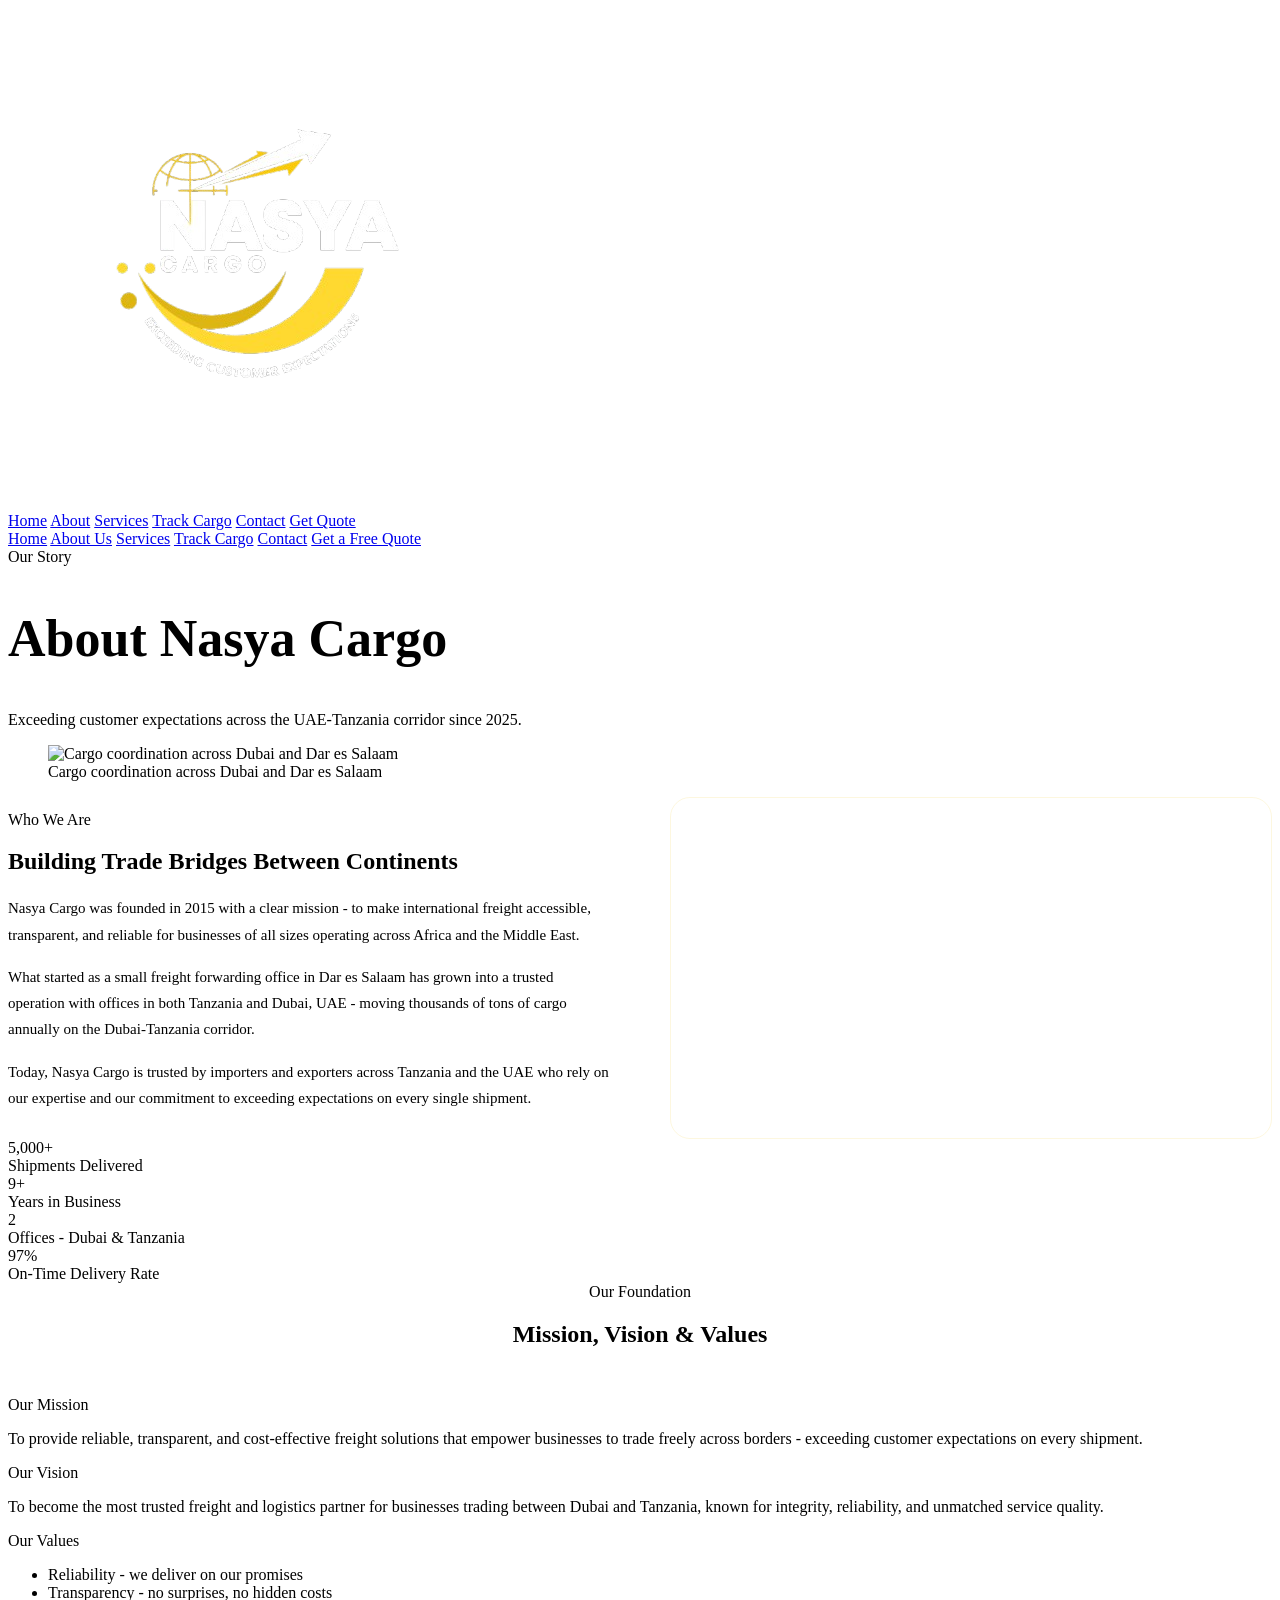
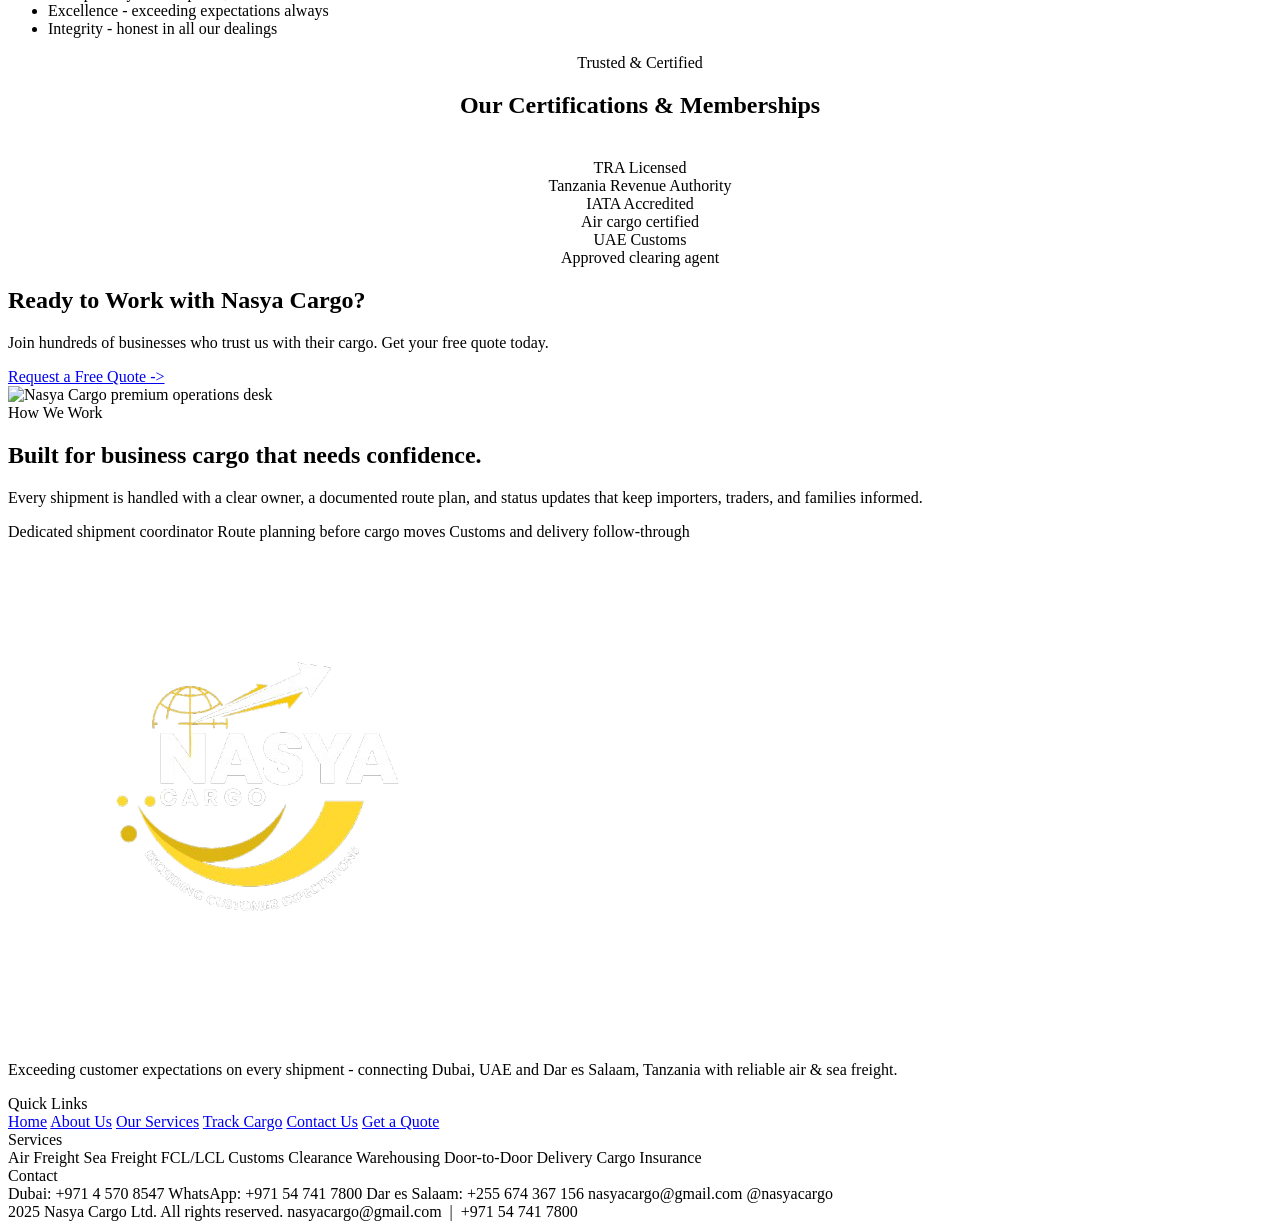
==== about.html @ 3d4fa60d "Add about.html" ====
<!DOCTYPE html>
<html lang="en">
<head>
  <meta charset="UTF-8">
  <meta name="viewport" content="width=device-width, initial-scale=1.0">
  <title>About Us | Nasya Cargo</title>
  <meta name="description" content="Learn about Nasya Cargo - our story, mission, team, and offices across Dubai, UAE, and Tanzania.">
  <link rel="stylesheet" href="css/style.css">
  <link rel="preconnect" href="https://fonts.googleapis.com">
  <link rel="preconnect" href="https://fonts.gstatic.com" crossorigin>
</head>
<body>
<!-- ═══ NAVBAR ═══ -->
<nav class="navbar" id="navbar">
  <a href="index.html" class="nav-logo">
    <img src="[data-uri]" alt="Nasya Cargo">
  </a>
  <div class="nav-links">
    <a href="index.html"   class="nav-link">Home</a>
    <a href="about.html"   class="nav-link">About</a>
    <a href="services.html"class="nav-link">Services</a>
    <a href="track.html"   class="nav-link">Track Cargo</a>
    <a href="contact.html" class="nav-link">Contact</a>
    <a href="quote.html"   class="nav-cta nav-link">Get Quote</a>
  </div>
  <div class="hamburger" id="hamburger" onclick="toggleMenu()">
    <span></span><span></span><span></span>
  </div>
</nav>

<!-- Mobile Menu -->
<div class="mobile-menu" id="mobileMenu">
  <a href="index.html"    class="mobile-link"> Home</a>
  <a href="about.html"    class="mobile-link"> About Us</a>
  <a href="services.html" class="mobile-link"> Services</a>
  <a href="track.html"    class="mobile-link"> Track Cargo</a>
  <a href="contact.html"  class="mobile-link"> Contact</a>
  <a href="quote.html"    class="mobile-link cta"> Get a Free Quote</a>
</div>

<div class="page-top">
  <!-- Hero -->
  <section class="section section--dark page-hero-section">
    <div class="container page-hero-split">
      <div class="page-hero-copy">
        <div class="label label--gold">Our Story</div>
        <h1 class="section-title section-title--white reveal" style="font-size:clamp(32px,5vw,52px);max-width:680px;">About Nasya Cargo</h1>
        <p class="section-sub section-sub--white reveal">Exceeding customer expectations across the UAE-Tanzania corridor since 2025.</p>
      </div>
        <figure class="page-hero-media page-hero-media--about reveal">
          <img src="https://images.unsplash.com/photo-1494412685616-a5d310fbb07d?auto=format&fit=crop&w=1600&q=80" alt="Cargo coordination across Dubai and Dar es Salaam">
          <figcaption>Cargo coordination across Dubai and Dar es Salaam</figcaption>
        </figure>
    </div>
  </section>

  <!-- Who We Are -->
  <section class="section">
    <div class="container">
      <div style="display:grid;grid-template-columns:1fr 1fr;gap:60px;align-items:center;">
        <div>
          <div class="label">Who We Are</div>
          <h2 class="section-title reveal">Building Trade Bridges Between Continents</h2>
          <p style="font-size:15px;color:var(--gray-600);line-height:1.75;margin-bottom:16px;">Nasya Cargo was founded in 2015 with a clear mission - to make international freight accessible, transparent, and reliable for businesses of all sizes operating across Africa and the Middle East.</p>
          <p style="font-size:15px;color:var(--gray-600);line-height:1.75;margin-bottom:16px;">What started as a small freight forwarding office in Dar es Salaam has grown into a trusted operation with offices in both Tanzania and Dubai, UAE - moving thousands of tons of cargo annually on the Dubai-Tanzania corridor.</p>
          <p style="font-size:15px;color:var(--gray-600);line-height:1.75;">Today, Nasya Cargo is trusted by importers and exporters across Tanzania and the UAE who rely on our expertise and our commitment to exceeding expectations on every single shipment.</p>
        </div>
        <div style="background:linear-gradient(135deg,var(--black),#1c1c1c);border-radius:20px;height:340px;display:flex;align-items:center;justify-content:center;font-size:90px;border:1px solid rgba(240,200,40,0.15);"></div>
      </div>
    </div>
  </section>

  <!-- Stats -->
  <section class="section section--dark">
    <div class="container">
      <div class="stats-grid">
        <div class="stat-card reveal"><div class="stat-val">5,000+</div><div class="stat-label">Shipments Delivered</div></div>
        <div class="stat-card reveal"><div class="stat-val">9+</div><div class="stat-label">Years in Business</div></div>
        <div class="stat-card reveal"><div class="stat-val">2</div><div class="stat-label">Offices - Dubai &amp; Tanzania</div></div>
        <div class="stat-card reveal"><div class="stat-val">97%</div><div class="stat-label">On-Time Delivery Rate</div></div>
      </div>
    </div>
  </section>

  <!-- Mission Vision Values -->
  <section class="section section--gray">
    <div class="container">
      <div style="text-align:center;margin-bottom:48px;">
        <div class="label">Our Foundation</div>
        <h2 class="section-title reveal" style="text-align:center;">Mission, Vision &amp; Values</h2>
      </div>
      <div class="mvp-grid">
        <div class="mvp-card reveal">
          <div class="mvp-icon"></div>
          <div class="mvp-title">Our Mission</div>
          <p class="mvp-text">To provide reliable, transparent, and cost-effective freight solutions that empower businesses to trade freely across borders - exceeding customer expectations on every shipment.</p>
        </div>
        <div class="mvp-card reveal">
          <div class="mvp-icon"></div>
          <div class="mvp-title">Our Vision</div>
          <p class="mvp-text">To become the most trusted freight and logistics partner for businesses trading between Dubai and Tanzania, known for integrity, reliability, and unmatched service quality.</p>
        </div>
        <div class="mvp-card reveal">
          <div class="mvp-icon"></div>
          <div class="mvp-title">Our Values</div>
          <ul class="mvp-list">
            <li>Reliability - we deliver on our promises</li>
            <li>Transparency - no surprises, no hidden costs</li>
            <li>Excellence - exceeding expectations always</li>
            <li>Integrity - honest in all our dealings</li>
          </ul>
        </div>
      </div>
    </div>
  </section>

  <!-- Certifications -->
  <section class="section section--dark">
    <div class="container" style="text-align:center;">
      <div class="label label--white">Trusted &amp; Certified</div>
      <h2 class="section-title section-title--white reveal" style="text-align:center;margin-bottom:40px;">Our Certifications &amp; Memberships</h2>
      <div class="cert-grid">
        <div class="cert-badge reveal"><div class="cert-name"> TRA Licensed</div><div class="cert-sub">Tanzania Revenue Authority</div></div>
        <div class="cert-badge reveal"><div class="cert-name"> IATA Accredited</div><div class="cert-sub">Air cargo certified</div></div>
        <div class="cert-badge reveal"><div class="cert-name"> UAE Customs</div><div class="cert-sub">Approved clearing agent</div></div>
      </div>
    </div>
  </section>

  <!-- CTA -->
  <section class="cta-section">
    <div class="container">
      <h2 class="cta-title">Ready to Work with Nasya Cargo?</h2>
      <p class="cta-sub">Join hundreds of businesses who trust us with their cargo. Get your free quote today.</p>
      <a href="quote.html" class="btn btn-dark btn-lg">Request a Free Quote -></a>
    </div>
  </section>
</div>

<!-- ═══ FOOTER ═══ -->
<section class="section premium-section">
  <div class="container">
    <div class="premium-split reveal">
      <div class="premium-media">
        <img src="https://images.unsplash.com/photo-1494412685616-a5d310fbb07d?auto=format&fit=crop&w=1600&q=80" alt="Nasya Cargo premium operations desk">
      </div>
      <div class="premium-copy">
        <div class="label label--gold">How We Work</div>
        <h2 class="section-title section-title--white">Built for business cargo that needs confidence.</h2>
        <p class="premium-lead">Every shipment is handled with a clear owner, a documented route plan, and status updates that keep importers, traders, and families informed.</p>
        <div class="premium-list">
          <span>Dedicated shipment coordinator</span>
          <span>Route planning before cargo moves</span>
          <span>Customs and delivery follow-through</span>
        </div>
      </div>
    </div>
  </div>
</section>

<footer class="footer">
  <div class="container">
    <div class="footer-grid">
      <div>
        <div class="footer-logo">
          <img src="[data-uri]" alt="Nasya Cargo">
        </div>
        <p class="footer-desc">Exceeding customer expectations on every shipment - connecting Dubai, UAE and Dar es Salaam, Tanzania with reliable air &amp; sea freight.</p>
        <div class="footer-socials">
          <a href="https://wa.me/971547417800" target="_blank" class="social-btn" title="WhatsApp"></a>
          <a href="mailto:nasyacargo@gmail.com" class="social-btn" title="Email"></a>
          <a href="tel:+971547417800" class="social-btn" title="Call"></a>
          <a href="https://instagram.com/nasyacargo" target="_blank" class="social-btn" title="Instagram"></a>
        </div>
      </div>
      <div>
        <div class="footer-col-title">Quick Links</div>
        <a href="index.html"    class="footer-link">Home</a>
        <a href="about.html"    class="footer-link">About Us</a>
        <a href="services.html" class="footer-link">Our Services</a>
        <a href="track.html"    class="footer-link">Track Cargo</a>
        <a href="contact.html"  class="footer-link">Contact Us</a>
        <a href="quote.html"    class="footer-link">Get a Quote</a>
      </div>
      <div>
        <div class="footer-col-title">Services</div>
        <span class="footer-link">Air Freight</span>
        <span class="footer-link">Sea Freight FCL/LCL</span>
        <span class="footer-link">Customs Clearance</span>
        <span class="footer-link">Warehousing</span>
        <span class="footer-link">Door-to-Door Delivery</span>
        <span class="footer-link">Cargo Insurance</span>
      </div>
      <div>
        <div class="footer-col-title">Contact</div>
        <span class="footer-link"> Dubai: +971 4 570 8547</span>
        <span class="footer-link"> WhatsApp: +971 54 741 7800</span>
        <span class="footer-link"> Dar es Salaam: +255 674 367 156</span>
        <span class="footer-link"> nasyacargo@gmail.com</span>
        <span class="footer-link"> @nasyacargo</span>
      </div>
    </div>
    <div class="footer-bottom">
      <span> 2025 Nasya Cargo Ltd. All rights reserved.</span>
      <span>nasyacargo@gmail.com &nbsp;|&nbsp; +971 54 741 7800</span>
    </div>
  </div>
</footer>

<!-- Notification Toast -->
<div id="notif" class="notif"></div>

<!-- Scripts -->
<script src="js/script.js"></script>
</body>
</html>
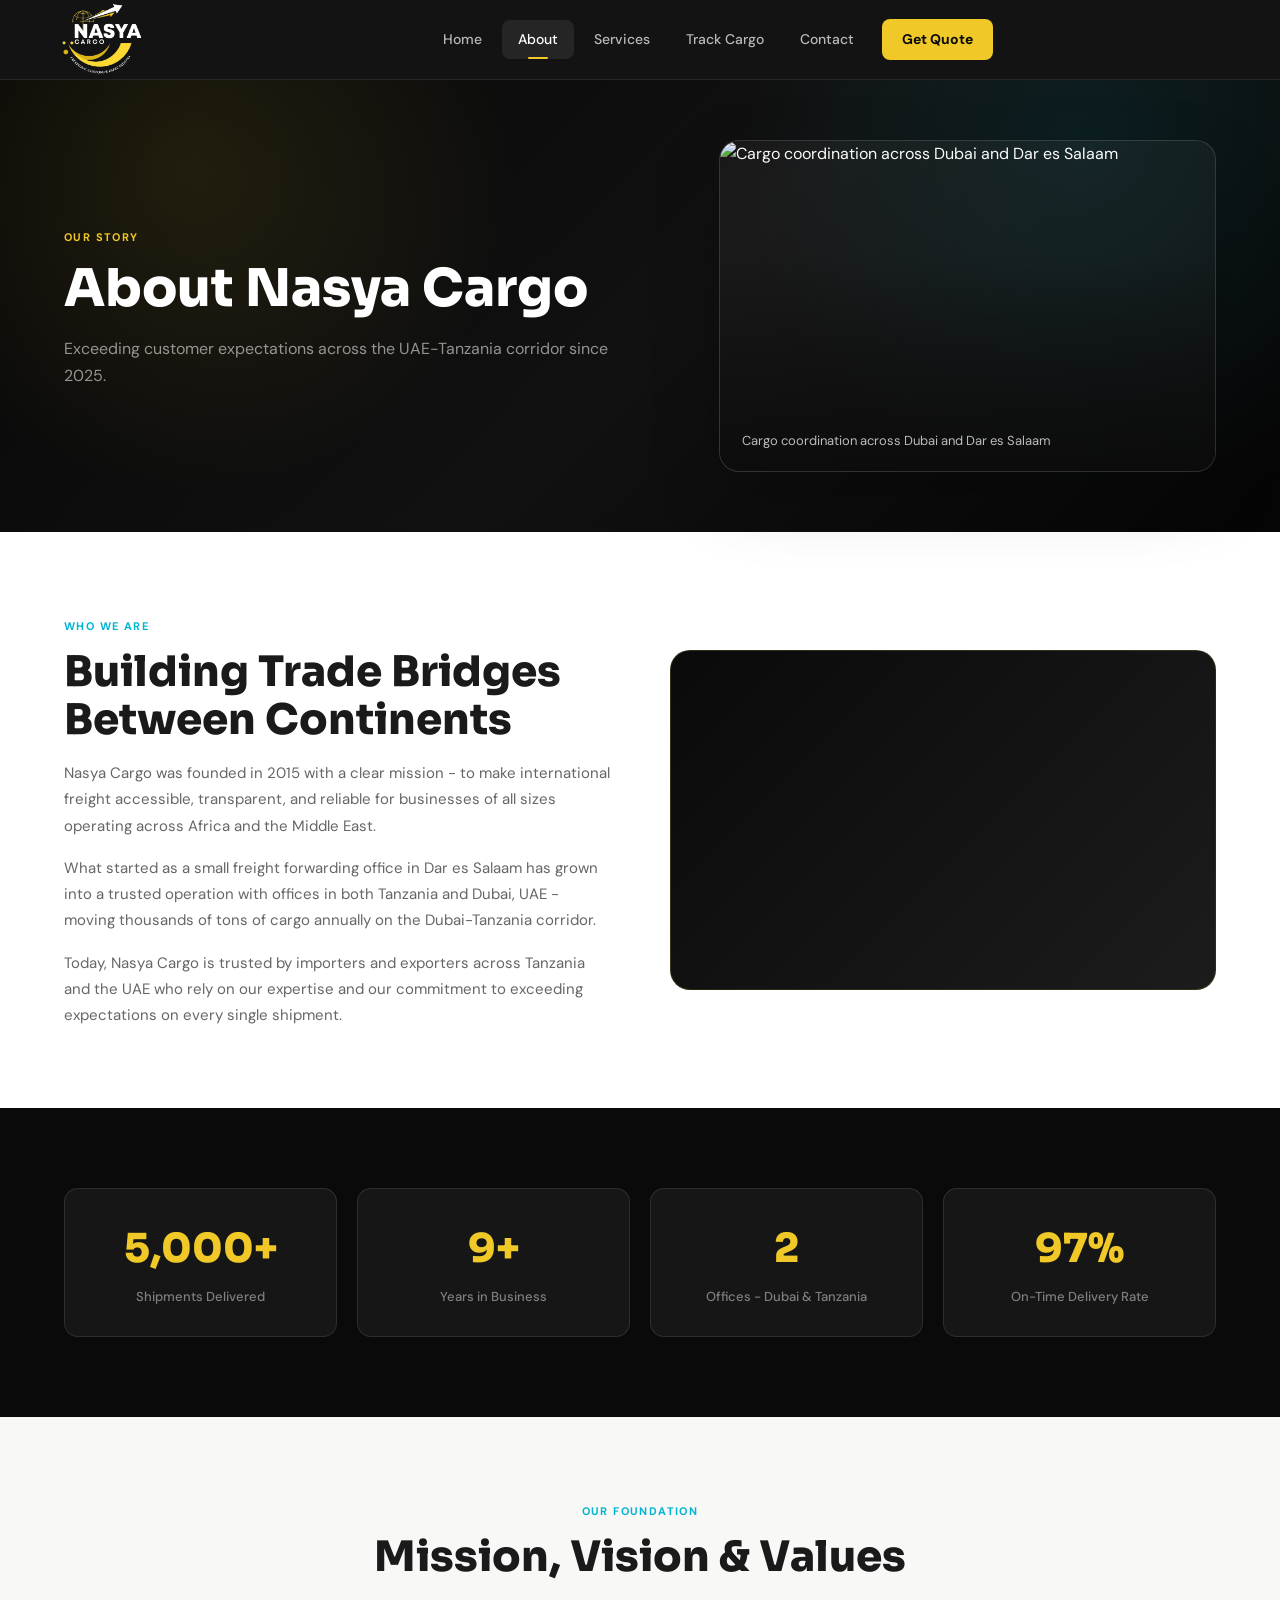
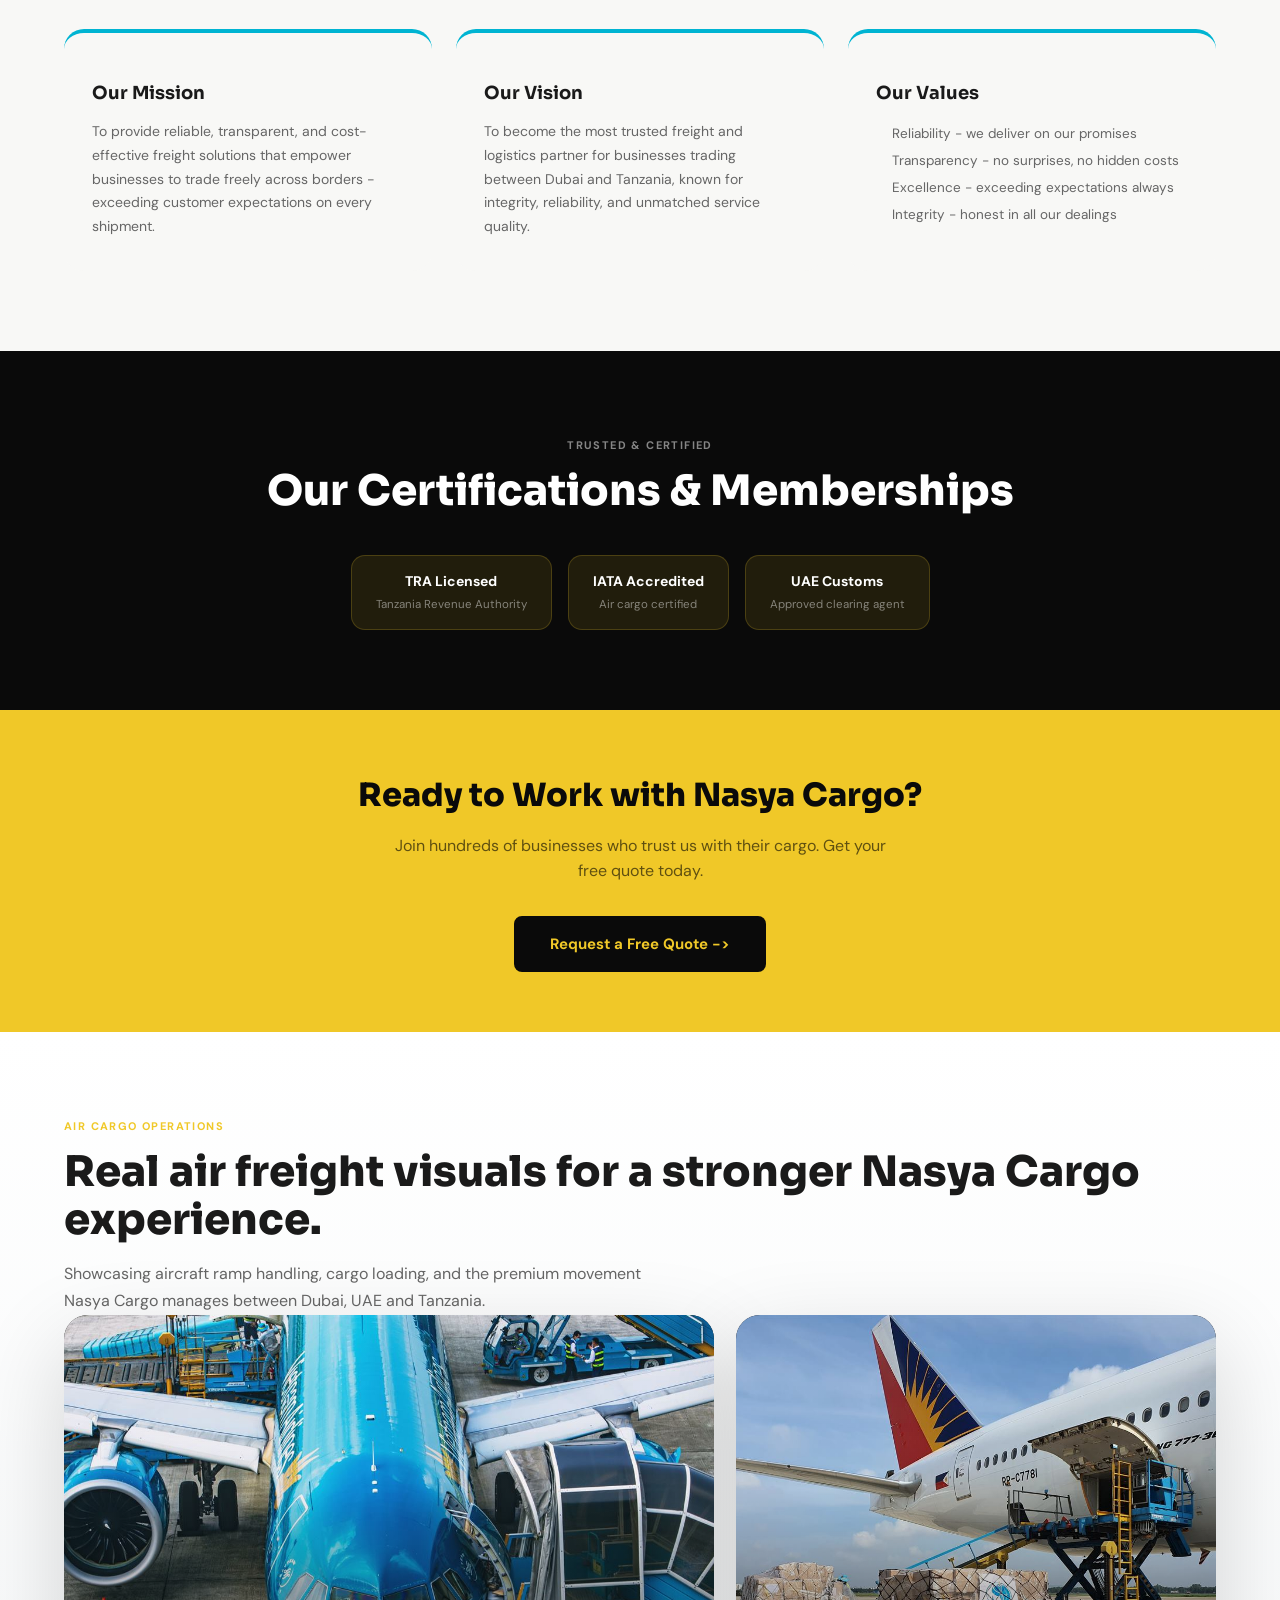
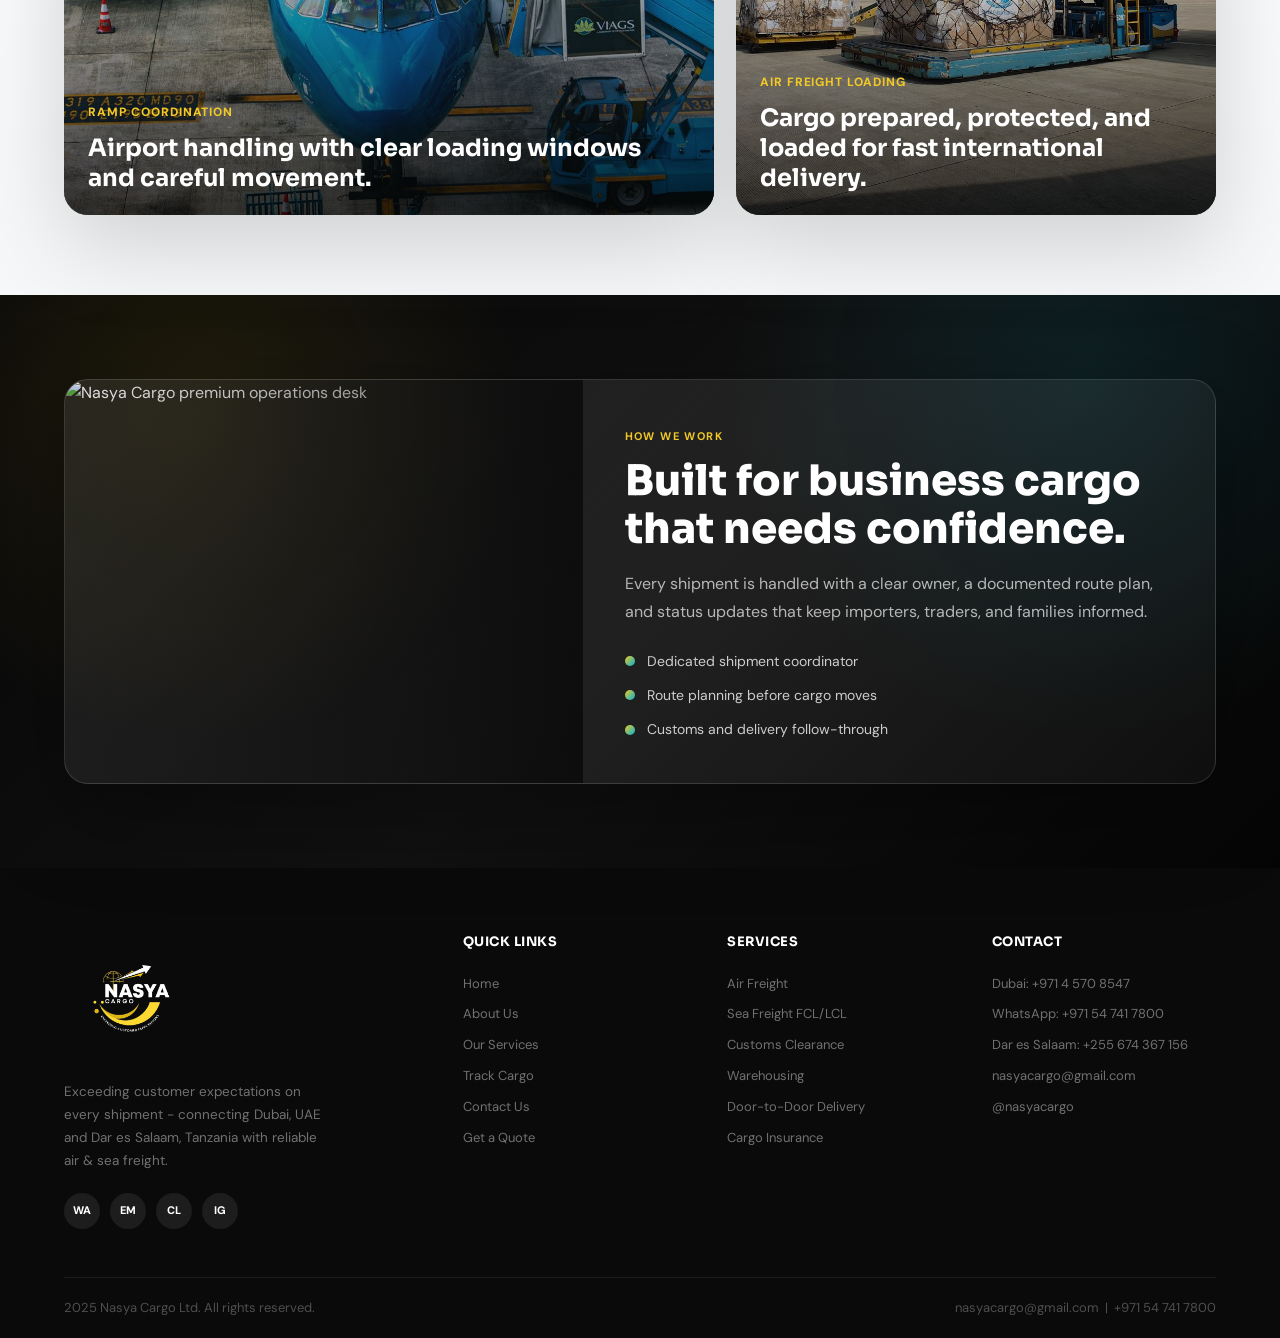
==== commit d8be4342: "Refresh script version for air cargo gallery" ====
--- a/about.html
+++ b/about.html
@@ -48,7 +48,7 @@
         <p class="section-sub section-sub--white reveal">Exceeding customer expectations across the UAE-Tanzania corridor since 2025.</p>
       </div>
         <figure class="page-hero-media page-hero-media--about reveal">
-          <img src="https://images.unsplash.com/photo-1494412685616-a5d310fbb07d?auto=format&fit=crop&w=1600&q=80" alt="Cargo coordination across Dubai and Dar es Salaam">
+          <img src="images/cargo-network-hero.png" alt="Cargo coordination across Dubai and Dar es Salaam">
           <figcaption>Cargo coordination across Dubai and Dar es Salaam</figcaption>
         </figure>
     </div>
@@ -138,11 +138,12 @@
 </div>
 
 <!-- ═══ FOOTER ═══ -->
+
 <section class="section premium-section">
   <div class="container">
     <div class="premium-split reveal">
       <div class="premium-media">
-        <img src="https://images.unsplash.com/photo-1494412685616-a5d310fbb07d?auto=format&fit=crop&w=1600&q=80" alt="Nasya Cargo premium operations desk">
+        <img src="images/cargo-network-hero.png" alt="Nasya Cargo premium operations desk">
       </div>
       <div class="premium-copy">
         <div class="label label--gold">How We Work</div>
@@ -211,6 +212,6 @@
 <div id="notif" class="notif"></div>
 
 <!-- Scripts -->
-<script src="js/script.js"></script>
+<script src="js/script.js?v=20260623-air-gallery"></script>
 </body>
 </html>
--- a/css/style.css
+++ b/css/style.css
@@ -0,0 +1,1692 @@
+/* ================================================================
+   NASYA CARGO — style.css
+   Brand: Gold #F0C828 | Black #0A0A0A | Teal #00B4D2
+   Fonts: Sora (headings) + DM Sans (body) via Google Fonts
+   ================================================================ */
+
+/* ── GOOGLE FONTS ─────────────────────────────────────────────── */
+@import url('https://fonts.googleapis.com/css2?family=Sora:wght@400;600;700;800&family=DM+Sans:wght@400;500;600&display=swap');
+
+/* ── CSS VARIABLES ────────────────────────────────────────────── */
+:root {
+  --gold:        #F0C828;
+  --gold-dark:   #C8A000;
+  --gold-light:  #FDF3C0;
+  --black:       #0A0A0A;
+  --dark:        #111111;
+  --dark2:       #1C1C1C;
+  --teal:        #00B4D2;
+  --teal-dark:   #0096B4;
+  --white:       #FFFFFF;
+  --off-white:   #F8F8F6;
+  --gray-100:    #F5F5F5;
+  --gray-200:    #E8E8E8;
+  --gray-400:    #AAAAAA;
+  --gray-600:    #666666;
+  --text:        #1A1A1A;
+
+  --font-head: 'Sora', sans-serif;
+  --font-body: 'DM Sans', sans-serif;
+
+  --radius-sm:  8px;
+  --radius-md:  14px;
+  --radius-lg:  20px;
+  --radius-xl:  28px;
+
+  --shadow-sm:  0 2px 8px rgba(0,0,0,0.07);
+  --shadow-md:  0 4px 20px rgba(0,0,0,0.10);
+  --shadow-lg:  0 8px 40px rgba(0,0,0,0.14);
+  --shadow-xl:  0 16px 60px rgba(0,0,0,0.18);
+
+  --nav-h: 80px;
+  --max-w: 1200px;
+  --section-py: 80px;
+}
+
+/* ── RESET ────────────────────────────────────────────────────── */
+*, *::before, *::after { box-sizing: border-box; margin: 0; padding: 0; }
+html { scroll-behavior: smooth; }
+body {
+  font-family: var(--font-body);
+  color: var(--text);
+  background: var(--white);
+  line-height: 1.6;
+  overflow-x: hidden;
+}
+img { max-width: 100%; display: block; }
+a { text-decoration: none; color: inherit; }
+ul { list-style: none; }
+button { cursor: pointer; border: none; background: none; font-family: inherit; }
+
+/* ── UTILS ────────────────────────────────────────────────────── */
+.container { max-width: var(--max-w); margin: 0 auto; padding: 0 24px; }
+.section    { padding: var(--section-py) 0; }
+.section--dark  { background: var(--black); color: var(--white); }
+.section--gray  { background: var(--off-white); }
+.section--teal  { background: var(--teal); }
+.section--gold  { background: var(--gold); }
+
+.label {
+  display: inline-block;
+  font-size: 11px;
+  font-weight: 700;
+  letter-spacing: 1.4px;
+  text-transform: uppercase;
+  color: var(--teal);
+  margin-bottom: 12px;
+}
+.label--gold { color: var(--gold); }
+.label--white { color: rgba(255,255,255,0.5); }
+
+.section-title {
+  font-family: var(--font-head);
+  font-size: clamp(28px, 4vw, 42px);
+  font-weight: 800;
+  line-height: 1.15;
+  margin-bottom: 16px;
+  color: var(--text);
+}
+.section-title--white { color: var(--white); }
+.section-title--gold  { color: var(--gold); }
+
+.section-sub {
+  font-size: 16px;
+  color: var(--gray-600);
+  max-width: 580px;
+  line-height: 1.7;
+}
+.section-sub--white { color: rgba(255,255,255,0.55); }
+
+/* ── BUTTONS ──────────────────────────────────────────────────── */
+.btn {
+  display: inline-flex;
+  align-items: center;
+  gap: 8px;
+  padding: 13px 28px;
+  border-radius: var(--radius-sm);
+  font-size: 14px;
+  font-weight: 700;
+  font-family: var(--font-body);
+  transition: all 0.22s ease;
+  white-space: nowrap;
+}
+.btn-primary {
+  background: var(--gold);
+  color: var(--black);
+}
+.btn-primary:hover {
+  background: var(--gold-dark);
+  transform: translateY(-2px);
+  box-shadow: 0 6px 20px rgba(240,200,40,0.35);
+}
+.btn-outline {
+  background: transparent;
+  color: var(--white);
+  border: 2px solid rgba(255,255,255,0.3);
+}
+.btn-outline:hover {
+  border-color: var(--gold);
+  color: var(--gold);
+}
+.btn-dark {
+  background: var(--black);
+  color: var(--gold);
+}
+.btn-dark:hover {
+  background: var(--dark2);
+  transform: translateY(-2px);
+}
+.btn-teal {
+  background: var(--teal);
+  color: var(--white);
+}
+.btn-teal:hover {
+  background: var(--teal-dark);
+  transform: translateY(-2px);
+}
+.btn-lg { padding: 16px 36px; font-size: 15px; }
+.btn-sm { padding: 9px 18px; font-size: 13px; }
+
+/* ── NAVBAR ───────────────────────────────────────────────────── */
+.navbar {
+  position: fixed;
+  top: 0; left: 0; right: 0;
+  height: var(--nav-h);
+  display: flex;
+  align-items: center;
+  padding: 0 32px;
+  background: rgba(10,10,10,0.96);
+  backdrop-filter: blur(16px);
+  border-bottom: 1px solid rgba(255,255,255,0.06);
+  z-index: 1000;
+  transition: background 0.3s;
+}
+.navbar.scrolled {
+  background: rgba(10,10,10,0.99);
+  box-shadow: 0 4px 24px rgba(0,0,0,0.3);
+}
+.nav-logo {
+  display: flex;
+  align-items: center;
+  flex-shrink: 0;
+  text-decoration: none;
+}
+.nav-logo img {
+  height: 140px;
+  width: auto;
+}
+.nav-links {
+  display: flex;
+  align-items: center;
+  gap: 4px;
+  margin: 0 auto;
+}
+.nav-link {
+  padding: 8px 16px;
+  border-radius: var(--radius-sm);
+  font-size: 14px;
+  font-weight: 500;
+  color: rgba(255,255,255,0.7);
+  transition: all 0.2s;
+  position: relative;
+}
+.nav-link:hover,
+.nav-link.active {
+  color: var(--white);
+  background: rgba(255,255,255,0.08);
+}
+.nav-link.active::after {
+  content: '';
+  position: absolute;
+  bottom: 0; left: 50%;
+  transform: translateX(-50%);
+  width: 20px; height: 2px;
+  background: var(--gold);
+  border-radius: 2px;
+}
+.nav-cta {
+  margin-left: 8px;
+  background: var(--gold);
+  color: var(--black) !important;
+  font-weight: 700;
+  padding: 9px 20px;
+  border-radius: var(--radius-sm);
+}
+.nav-cta:hover {
+  background: var(--gold-dark) !important;
+  transform: translateY(-1px);
+}
+.hamburger {
+  display: none;
+  flex-direction: column;
+  gap: 5px;
+  padding: 4px;
+  cursor: pointer;
+  z-index: 10;
+  position: relative;
+}
+.hamburger span {
+  display: block;
+  width: 24px;
+  height: 2px;
+  background: var(--white);
+  border-radius: 2px;
+  transition: all 0.3s;
+}
+.hamburger.open span:nth-child(1) { transform: translateY(7px) rotate(45deg); }
+.hamburger.open span:nth-child(2) { opacity: 0; }
+.hamburger.open span:nth-child(3) { transform: translateY(-7px) rotate(-45deg); }
+
+/* ── MOBILE MENU ──────────────────────────────────────────────── */
+.mobile-menu {
+  display: none;
+  position: fixed;
+  top: var(--nav-h);
+  left: 0; right: 0;
+  background: var(--dark);
+  padding: 16px;
+  z-index: 999;
+  border-bottom: 1px solid rgba(255,255,255,0.08);
+  flex-direction: column;
+  gap: 4px;
+}
+.mobile-menu.open { display: flex; }
+.mobile-link {
+  display: block;
+  padding: 12px 16px;
+  color: rgba(255,255,255,0.75);
+  font-size: 15px;
+  font-weight: 500;
+  border-radius: var(--radius-sm);
+  transition: all 0.2s;
+  cursor: pointer;
+}
+.mobile-link:hover,
+.mobile-link.active {
+  background: rgba(255,255,255,0.07);
+  color: var(--white);
+}
+.mobile-link.cta {
+  background: var(--gold);
+  color: var(--black);
+  font-weight: 700;
+  text-align: center;
+  margin-top: 8px;
+}
+
+/* ── PAGE OFFSET ──────────────────────────────────────────────── */
+.page-top { padding-top: var(--nav-h); }
+
+/* ── HERO ─────────────────────────────────────────────────────── */
+.hero {
+  min-height: 100vh;
+  background: linear-gradient(160deg, #0A0A0A 0%, #111 55%, #1c1c1c 100%);
+  display: flex;
+  align-items: center;
+  position: relative;
+  overflow: hidden;
+}
+.hero::before {
+  content: '';
+  position: absolute;
+  inset: 0;
+  background: radial-gradient(ellipse 70% 60% at 60% 50%, rgba(240,200,40,0.06) 0%, transparent 70%),
+              radial-gradient(ellipse 50% 40% at 20% 80%, rgba(0,180,210,0.07) 0%, transparent 60%);
+}
+.hero-grid {
+  display: grid;
+  grid-template-columns: 1fr 1fr;
+  gap: 60px;
+  align-items: center;
+  position: relative;
+  z-index: 1;
+}
+.hero-badge {
+  display: inline-flex;
+  align-items: center;
+  gap: 8px;
+  background: rgba(240,200,40,0.12);
+  border: 1px solid rgba(240,200,40,0.25);
+  color: var(--gold);
+  font-size: 12px;
+  font-weight: 600;
+  letter-spacing: 0.6px;
+  padding: 6px 14px;
+  border-radius: 40px;
+  margin-bottom: 24px;
+}
+.hero-badge::before {
+  content: '';
+  width: 7px; height: 7px;
+  background: var(--gold);
+  border-radius: 50%;
+  animation: pulse 2s infinite;
+}
+@keyframes pulse {
+  0%,100% { opacity: 1; }
+  50% { opacity: 0.4; }
+}
+.hero-title {
+  font-family: var(--font-head);
+  font-size: clamp(36px, 5.5vw, 62px);
+  font-weight: 800;
+  line-height: 1.1;
+  color: var(--white);
+  margin-bottom: 20px;
+}
+.hero-title .accent {
+  background: linear-gradient(90deg, var(--gold), var(--teal));
+  -webkit-background-clip: text;
+  -webkit-text-fill-color: transparent;
+  background-clip: text;
+}
+.hero-sub {
+  font-size: 16px;
+  color: rgba(255,255,255,0.55);
+  max-width: 480px;
+  line-height: 1.75;
+  margin-bottom: 36px;
+}
+.hero-actions { display: flex; gap: 14px; flex-wrap: wrap; }
+
+.hero-stats {
+  display: grid;
+  grid-template-columns: repeat(2,1fr);
+  gap: 12px;
+  margin-top: 48px;
+}
+.hero-stat {
+  background: rgba(255,255,255,0.05);
+  border: 1px solid rgba(255,255,255,0.08);
+  border-radius: var(--radius-md);
+  padding: 18px 20px;
+}
+.hero-stat-val {
+  font-family: var(--font-head);
+  font-size: 32px;
+  font-weight: 800;
+  color: var(--gold);
+  line-height: 1;
+  margin-bottom: 4px;
+}
+.hero-stat-label {
+  font-size: 13px;
+  color: rgba(255,255,255,0.45);
+}
+
+/* Hero Right Visual */
+.hero-visual {
+  display: flex;
+  flex-direction: column;
+  gap: 14px;
+  position: relative;
+}
+.hero-card {
+  background: rgba(255,255,255,0.04);
+  border: 1px solid rgba(255,255,255,0.09);
+  border-radius: var(--radius-lg);
+  padding: 22px 24px;
+  transition: transform 0.3s;
+}
+.hero-card:hover { transform: translateX(-6px); }
+.hero-card-top {
+  display: flex;
+  align-items: center;
+  justify-content: space-between;
+  margin-bottom: 12px;
+}
+.hero-card-title {
+  font-family: var(--font-head);
+  font-size: 14px;
+  font-weight: 700;
+  color: var(--white);
+}
+.hero-card-tag {
+  font-size: 11px;
+  font-weight: 700;
+  padding: 3px 10px;
+  border-radius: 20px;
+}
+.tag-transit  { background: rgba(59,130,246,0.15); color: #60a5fa; }
+.tag-customs  { background: rgba(139,92,246,0.15); color: #a78bfa; }
+.tag-delivered { background: rgba(16,185,129,0.15); color: #34d399; }
+.hero-card-route {
+  font-size: 13px;
+  color: rgba(255,255,255,0.45);
+  margin-bottom: 10px;
+}
+.hero-card-bar-bg {
+  height: 4px;
+  background: rgba(255,255,255,0.08);
+  border-radius: 4px;
+  overflow: hidden;
+}
+.hero-card-bar {
+  height: 100%;
+  background: linear-gradient(90deg, var(--teal), var(--gold));
+  border-radius: 4px;
+  transition: width 1s ease;
+}
+
+/* ── SERVICES GRID ────────────────────────────────────────────── */
+.services-grid {
+  display: grid;
+  grid-template-columns: repeat(3, 1fr);
+  gap: 24px;
+}
+.service-card {
+  background: var(--white);
+  border: 1px solid var(--gray-200);
+  border-radius: var(--radius-lg);
+  padding: 32px 28px;
+  transition: all 0.28s ease;
+  position: relative;
+  overflow: hidden;
+}
+.service-card::before {
+  content: '';
+  position: absolute;
+  top: 0; left: 0; right: 0;
+  height: 3px;
+  background: linear-gradient(90deg, var(--teal), var(--gold));
+  transform: scaleX(0);
+  transform-origin: left;
+  transition: transform 0.3s;
+}
+.service-card:hover::before { transform: scaleX(1); }
+.service-card:hover {
+  transform: translateY(-6px);
+  box-shadow: var(--shadow-lg);
+  border-color: rgba(240,200,40,0.2);
+}
+.svc-icon {
+  font-size: 36px;
+  margin-bottom: 16px;
+  line-height: 1;
+}
+.svc-title {
+  font-family: var(--font-head);
+  font-size: 17px;
+  font-weight: 700;
+  color: var(--text);
+  margin-bottom: 10px;
+}
+.svc-desc {
+  font-size: 14px;
+  color: var(--gray-600);
+  line-height: 1.7;
+  margin-bottom: 14px;
+}
+.svc-list {
+  font-size: 13px;
+  color: var(--gray-600);
+  padding-left: 0;
+  display: flex;
+  flex-direction: column;
+  gap: 5px;
+}
+.svc-list li {
+  padding-left: 16px;
+  position: relative;
+}
+.svc-list li::before {
+  content: '→';
+  position: absolute;
+  left: 0;
+  color: var(--teal);
+  font-size: 11px;
+}
+.svc-tag {
+  display: inline-block;
+  font-size: 12px;
+  font-weight: 600;
+  color: var(--teal);
+  margin-top: 14px;
+}
+
+/* ── STATS GRID ───────────────────────────────────────────────── */
+.stats-grid {
+  display: grid;
+  grid-template-columns: repeat(4,1fr);
+  gap: 20px;
+}
+.stat-card {
+  background: rgba(255,255,255,0.05);
+  border: 1px solid rgba(255,255,255,0.1);
+  border-radius: var(--radius-md);
+  padding: 28px 20px;
+  text-align: center;
+  transition: all 0.25s;
+}
+.stat-card:hover {
+  background: rgba(255,255,255,0.08);
+  transform: translateY(-4px);
+}
+.stat-val {
+  font-family: var(--font-head);
+  font-size: 40px;
+  font-weight: 800;
+  color: var(--gold);
+  margin-bottom: 6px;
+}
+.stat-label {
+  font-size: 13px;
+  color: rgba(255,255,255,0.45);
+  font-weight: 500;
+}
+
+/* ── ROUTES SECTION ───────────────────────────────────────────── */
+.routes-grid {
+  display: grid;
+  grid-template-columns: repeat(3,1fr);
+  gap: 20px;
+}
+.route-card {
+  background: rgba(255,255,255,0.04);
+  border: 1px solid rgba(255,255,255,0.08);
+  border-radius: var(--radius-lg);
+  padding: 28px;
+  transition: all 0.25s;
+}
+.route-card:hover {
+  background: rgba(255,255,255,0.07);
+  border-color: rgba(240,200,40,0.2);
+  transform: translateY(-4px);
+}
+.route-cities {
+  display: flex;
+  align-items: center;
+  gap: 10px;
+  margin-bottom: 14px;
+  flex-wrap: wrap;
+}
+.route-city {
+  font-family: var(--font-head);
+  font-size: 15px;
+  font-weight: 700;
+  color: var(--white);
+}
+.route-arrow {
+  color: var(--gold);
+  font-size: 16px;
+}
+.route-mode {
+  font-size: 12px;
+  font-weight: 600;
+  padding: 3px 10px;
+  border-radius: 20px;
+  background: rgba(240,200,40,0.12);
+  color: var(--gold);
+  margin-bottom: 12px;
+  display: inline-block;
+}
+.route-time {
+  font-size: 13px;
+  color: rgba(255,255,255,0.45);
+}
+
+/* ── TRACK PAGE ───────────────────────────────────────────────── */
+.track-box {
+  background: rgba(255,255,255,0.04);
+  border: 1px solid rgba(255,255,255,0.1);
+  border-radius: var(--radius-xl);
+  padding: 48px;
+  max-width: 680px;
+  margin: 0 auto;
+}
+.track-input-wrap {
+  display: flex;
+  gap: 0;
+  border-radius: var(--radius-sm);
+  overflow: hidden;
+  border: 2px solid rgba(255,255,255,0.15);
+  transition: border-color 0.2s;
+}
+.track-input-wrap:focus-within { border-color: var(--gold); }
+.track-input {
+  flex: 1;
+  padding: 16px 20px;
+  background: transparent;
+  color: var(--white);
+  font-size: 15px;
+  font-family: var(--font-body);
+  border: none;
+  outline: none;
+}
+.track-input::placeholder { color: rgba(255,255,255,0.3); }
+.track-btn {
+  padding: 16px 28px;
+  background: var(--gold);
+  color: var(--black);
+  font-weight: 700;
+  font-size: 14px;
+  font-family: var(--font-body);
+  border: none;
+  cursor: pointer;
+  transition: background 0.2s;
+  white-space: nowrap;
+}
+.track-btn:hover { background: var(--gold-dark); }
+
+.track-result {
+  margin-top: 24px;
+  border-radius: var(--radius-md);
+  overflow: hidden;
+}
+.track-result-inner {
+  background: rgba(255,255,255,0.05);
+  border: 1px solid rgba(255,255,255,0.1);
+  border-radius: var(--radius-md);
+  padding: 24px;
+  animation: fadeIn 0.4s ease;
+}
+@keyframes fadeIn {
+  from { opacity:0; transform:translateY(8px); }
+  to   { opacity:1; transform:translateY(0); }
+}
+.track-result-header {
+  display: flex;
+  justify-content: space-between;
+  align-items: flex-start;
+  margin-bottom: 20px;
+  flex-wrap: wrap;
+  gap: 10px;
+}
+.track-id {
+  font-family: var(--font-head);
+  font-size: 18px;
+  font-weight: 800;
+  color: var(--white);
+}
+.track-status-badge {
+  padding: 5px 14px;
+  border-radius: 20px;
+  font-size: 12px;
+  font-weight: 700;
+}
+.status-pending   { background: rgba(245,158,11,0.2); color: #fbbf24; }
+.status-transit   { background: rgba(59,130,246,0.2); color: #60a5fa; }
+.status-customs   { background: rgba(139,92,246,0.2); color: #a78bfa; }
+.status-delivered { background: rgba(16,185,129,0.2); color: #34d399; }
+
+.track-grid {
+  display: grid;
+  grid-template-columns: repeat(2,1fr);
+  gap: 14px;
+  margin-bottom: 20px;
+}
+.track-field label {
+  font-size: 11px;
+  font-weight: 700;
+  letter-spacing: 0.8px;
+  text-transform: uppercase;
+  color: rgba(255,255,255,0.35);
+  margin-bottom: 4px;
+  display: block;
+}
+.track-field span {
+  font-size: 14px;
+  color: var(--white);
+  font-weight: 500;
+}
+
+/* Status Steps */
+.track-steps {
+  display: flex;
+  gap: 0;
+  position: relative;
+  padding: 20px 0 8px;
+}
+.track-step {
+  flex: 1;
+  text-align: center;
+  position: relative;
+}
+.track-step::before {
+  content: '';
+  position: absolute;
+  top: 16px;
+  left: 50%; right: -50%;
+  height: 2px;
+  background: rgba(255,255,255,0.1);
+  z-index: 0;
+}
+.track-step:last-child::before { display: none; }
+.track-step.done::before { background: var(--teal); }
+.step-dot {
+  width: 32px; height: 32px;
+  border-radius: 50%;
+  background: rgba(255,255,255,0.1);
+  border: 2px solid rgba(255,255,255,0.15);
+  display: flex;
+  align-items: center;
+  justify-content: center;
+  margin: 0 auto 10px;
+  position: relative;
+  z-index: 1;
+  font-size: 14px;
+  transition: all 0.3s;
+}
+.track-step.done .step-dot {
+  background: var(--teal);
+  border-color: var(--teal);
+}
+.track-step.active .step-dot {
+  background: var(--gold);
+  border-color: var(--gold);
+  box-shadow: 0 0 0 4px rgba(240,200,40,0.2);
+}
+.step-label {
+  font-size: 11px;
+  color: rgba(255,255,255,0.35);
+  font-weight: 600;
+}
+.track-step.done .step-label,
+.track-step.active .step-label {
+  color: rgba(255,255,255,0.8);
+}
+.track-error {
+  text-align: center;
+  padding: 24px;
+  color: rgba(255,255,255,0.5);
+  font-size: 14px;
+  background: rgba(239,68,68,0.08);
+  border: 1px solid rgba(239,68,68,0.15);
+  border-radius: var(--radius-md);
+}
+
+/* Status Legend */
+.status-legend {
+  display: grid;
+  grid-template-columns: repeat(4,1fr);
+  gap: 16px;
+  margin-top: 48px;
+}
+.status-card {
+  background: var(--white);
+  border: 1px solid var(--gray-200);
+  border-radius: var(--radius-md);
+  padding: 20px;
+  text-align: center;
+  box-shadow: var(--shadow-sm);
+}
+.status-icon {
+  font-size: 28px;
+  margin-bottom: 10px;
+}
+.status-name {
+  font-weight: 700;
+  font-size: 13px;
+  padding: 3px 10px;
+  border-radius: 20px;
+  display: inline-block;
+  margin-bottom: 10px;
+}
+.status-desc {
+  font-size: 12.5px;
+  color: var(--gray-600);
+  line-height: 1.6;
+}
+
+/* ── QUOTE / CONTACT FORM ─────────────────────────────────────── */
+.form-card {
+  background: var(--white);
+  border: 1px solid var(--gray-200);
+  border-radius: var(--radius-xl);
+  padding: 40px;
+  box-shadow: var(--shadow-md);
+}
+.form-title {
+  font-family: var(--font-head);
+  font-size: 20px;
+  font-weight: 800;
+  margin-bottom: 28px;
+  color: var(--text);
+}
+.form-row {
+  display: grid;
+  grid-template-columns: 1fr 1fr;
+  gap: 16px;
+  margin-bottom: 16px;
+}
+.form-group { display: flex; flex-direction: column; gap: 6px; margin-bottom: 16px; }
+.form-group label {
+  font-size: 13px;
+  font-weight: 600;
+  color: var(--gray-600);
+  letter-spacing: 0.3px;
+}
+.form-control {
+  padding: 12px 16px;
+  border: 1.5px solid var(--gray-200);
+  border-radius: var(--radius-sm);
+  font-size: 14px;
+  font-family: var(--font-body);
+  color: var(--text);
+  background: var(--off-white);
+  transition: border-color 0.2s, box-shadow 0.2s;
+  width: 100%;
+}
+.form-control:focus {
+  outline: none;
+  border-color: var(--gold);
+  box-shadow: 0 0 0 3px rgba(240,200,40,0.12);
+  background: var(--white);
+}
+textarea.form-control { resize: vertical; min-height: 100px; }
+select.form-control { appearance: none; cursor: pointer; }
+.btn-submit {
+  width: 100%;
+  padding: 15px;
+  background: var(--black);
+  color: var(--gold);
+  font-size: 15px;
+  font-weight: 700;
+  font-family: var(--font-body);
+  border-radius: var(--radius-sm);
+  border: none;
+  cursor: pointer;
+  transition: all 0.22s;
+  margin-top: 4px;
+}
+.btn-submit:hover {
+  background: var(--dark2);
+  transform: translateY(-2px);
+  box-shadow: 0 6px 20px rgba(0,0,0,0.18);
+}
+.form-success {
+  display: none;
+  padding: 16px;
+  background: rgba(16,185,129,0.1);
+  border: 1px solid rgba(16,185,129,0.2);
+  border-radius: var(--radius-sm);
+  color: #065f46;
+  font-size: 14px;
+  font-weight: 600;
+  margin-top: 16px;
+  text-align: center;
+}
+.form-success.show { display: block; }
+
+/* ── INFO SIDEBAR ─────────────────────────────────────────────── */
+.info-sidebar { display: flex; flex-direction: column; gap: 16px; }
+.info-badge {
+  display: flex;
+  align-items: flex-start;
+  gap: 14px;
+  padding: 16px 18px;
+  background: var(--white);
+  border: 1px solid var(--gray-200);
+  border-radius: var(--radius-md);
+  box-shadow: var(--shadow-sm);
+  transition: all 0.22s;
+}
+.info-badge:hover {
+  border-color: rgba(240,200,40,0.3);
+  transform: translateX(4px);
+  box-shadow: var(--shadow-md);
+}
+.info-badge-icon { font-size: 24px; flex-shrink: 0; }
+.info-badge-title { font-weight: 700; font-size: 14px; margin-bottom: 3px; }
+.info-badge-sub   { font-size: 12.5px; color: var(--gray-600); line-height: 1.5; }
+
+/* ── OFFICE CARDS ─────────────────────────────────────────────── */
+.office-card {
+  background: var(--white);
+  border: 1px solid var(--gray-200);
+  border-radius: var(--radius-md);
+  padding: 20px;
+  box-shadow: var(--shadow-sm);
+  transition: all 0.22s;
+}
+.office-card:hover {
+  border-color: rgba(240,200,40,0.3);
+  box-shadow: var(--shadow-md);
+  transform: translateY(-3px);
+}
+.office-header {
+  display: flex;
+  align-items: center;
+  gap: 10px;
+  margin-bottom: 12px;
+}
+.office-flag { font-size: 26px; }
+.office-name { font-weight: 700; font-size: 15px; }
+.office-badge {
+  font-size: 11px;
+  font-weight: 700;
+  padding: 2px 9px;
+  border-radius: 20px;
+  margin-left: auto;
+}
+.badge-hq    { background: rgba(240,200,40,0.15); color: #8B7000; }
+.badge-reg   { background: rgba(59,130,246,0.1);  color: #1e40af; }
+.badge-br    { background: rgba(16,185,129,0.1);  color: #065f46; }
+.badge-src   { background: rgba(139,92,246,0.1);  color: #6d28d9; }
+.office-detail {
+  font-size: 13px;
+  color: var(--gray-600);
+  line-height: 1.9;
+}
+.office-detail strong { color: var(--text); }
+
+/* ── FAQ ──────────────────────────────────────────────────────── */
+.faq-item {
+  border: 1px solid var(--gray-200);
+  border-radius: var(--radius-md);
+  overflow: hidden;
+  margin-bottom: 12px;
+}
+.faq-q {
+  padding: 18px 22px;
+  font-weight: 700;
+  font-size: 14.5px;
+  cursor: pointer;
+  display: flex;
+  justify-content: space-between;
+  align-items: center;
+  background: var(--off-white);
+  transition: background 0.2s;
+  user-select: none;
+}
+.faq-q:hover { background: var(--gray-100); }
+.faq-q .faq-icon {
+  font-size: 18px;
+  transition: transform 0.3s;
+  color: var(--teal);
+  flex-shrink: 0;
+}
+.faq-item.open .faq-q { background: var(--black); color: var(--white); }
+.faq-item.open .faq-q .faq-icon { transform: rotate(45deg); color: var(--gold); }
+.faq-a {
+  max-height: 0;
+  overflow: hidden;
+  transition: max-height 0.35s ease, padding 0.25s;
+  padding: 0 22px;
+  font-size: 14px;
+  color: var(--gray-600);
+  line-height: 1.7;
+  background: var(--white);
+}
+.faq-item.open .faq-a { max-height: 200px; padding: 16px 22px; }
+
+/* ── WHY US GRID ──────────────────────────────────────────────── */
+.why-grid {
+  display: grid;
+  grid-template-columns: repeat(4,1fr);
+  gap: 20px;
+}
+.why-card {
+  text-align: center;
+  padding: 28px 16px;
+  background: rgba(240,200,40,0.07);
+  border: 1px solid rgba(240,200,40,0.15);
+  border-radius: var(--radius-lg);
+  transition: all 0.25s;
+}
+.why-card:hover {
+  background: rgba(240,200,40,0.12);
+  transform: translateY(-4px);
+}
+.why-icon { font-size: 36px; margin-bottom: 12px; }
+.why-title {
+  font-family: var(--font-head);
+  font-size: 15px;
+  font-weight: 700;
+  color: var(--white);
+  margin-bottom: 8px;
+}
+.why-desc { font-size: 13px; color: rgba(255,255,255,0.5); line-height: 1.5; }
+
+/* ── ABOUT FEATURES ───────────────────────────────────────────── */
+.about-features { display: flex; flex-direction: column; gap: 14px; }
+.about-feature {
+  display: flex;
+  align-items: flex-start;
+  gap: 14px;
+  padding: 16px 18px;
+  background: var(--off-white);
+  border-radius: var(--radius-md);
+  border: 1px solid var(--gray-200);
+  transition: all 0.2s;
+}
+.about-feature:hover {
+  border-color: rgba(0,180,210,0.25);
+  background: white;
+  transform: translateX(4px);
+}
+.af-icon { font-size: 22px; flex-shrink: 0; }
+.af-text { display: flex; flex-direction: column; gap: 3px; }
+.af-text strong { font-size: 14px; font-weight: 700; }
+.af-text span   { font-size: 13px; color: var(--gray-600); line-height: 1.5; }
+
+/* ── MVP SECTION ──────────────────────────────────────────────── */
+.mvp-grid {
+  display: grid;
+  grid-template-columns: repeat(3,1fr);
+  gap: 24px;
+}
+.mvp-card {
+  padding: 32px 28px;
+  background: var(--off-white);
+  border-radius: var(--radius-lg);
+  border-top: 4px solid var(--teal);
+  transition: all 0.25s;
+}
+.mvp-card:hover {
+  transform: translateY(-5px);
+  box-shadow: var(--shadow-lg);
+  border-top-color: var(--gold);
+}
+.mvp-icon  { font-size: 32px; margin-bottom: 14px; }
+.mvp-title {
+  font-family: var(--font-head);
+  font-size: 18px;
+  font-weight: 700;
+  margin-bottom: 12px;
+}
+.mvp-text  { font-size: 14px; color: var(--gray-600); line-height: 1.7; }
+.mvp-list  {
+  margin-top: 12px;
+  padding-left: 16px;
+  font-size: 13.5px;
+  color: var(--gray-600);
+  line-height: 2;
+}
+
+/* ── CERTIFICATIONS ───────────────────────────────────────────── */
+.cert-grid {
+  display: flex;
+  gap: 16px;
+  justify-content: center;
+  flex-wrap: wrap;
+}
+.cert-badge {
+  background: rgba(240,200,40,0.1);
+  border: 1px solid rgba(240,200,40,0.2);
+  border-radius: var(--radius-md);
+  padding: 14px 24px;
+  text-align: center;
+  transition: all 0.22s;
+}
+.cert-badge:hover {
+  background: rgba(240,200,40,0.18);
+  transform: translateY(-3px);
+}
+.cert-name { font-weight: 700; color: var(--white); font-size: 14px; }
+.cert-sub  { font-size: 11.5px; color: rgba(255,255,255,0.45); margin-top: 4px; }
+
+/* ── CTA SECTION ──────────────────────────────────────────────── */
+.cta-section {
+  background: var(--gold);
+  padding: 60px 0;
+  text-align: center;
+}
+.cta-title {
+  font-family: var(--font-head);
+  font-size: 32px;
+  font-weight: 800;
+  color: var(--black);
+  margin-bottom: 12px;
+}
+.cta-sub {
+  font-size: 16px;
+  color: rgba(0,0,0,0.6);
+  margin-bottom: 32px;
+  max-width: 500px;
+  margin-left: auto;
+  margin-right: auto;
+}
+
+/* ── FOOTER ───────────────────────────────────────────────────── */
+.footer {
+  background: var(--black);
+  padding: 64px 0 0;
+  color: var(--white);
+}
+.footer-grid {
+  display: grid;
+  grid-template-columns: 1.6fr 1fr 1fr 1fr;
+  gap: 40px;
+  margin-bottom: 48px;
+}
+.footer-logo img { height: 135px; margin-bottom: 14px; }
+.footer-desc {
+  font-size: 13.5px;
+  color: rgba(255,255,255,0.42);
+  line-height: 1.7;
+  max-width: 260px;
+  margin-bottom: 20px;
+}
+.footer-socials { display: flex; gap: 10px; }
+.social-btn {
+  width: 36px; height: 36px;
+  border-radius: 50%;
+  background: rgba(255,255,255,0.08);
+  display: flex;
+  align-items: center;
+  justify-content: center;
+  font-size: 14px;
+  cursor: pointer;
+  transition: all 0.2s;
+  text-decoration: none;
+}
+.social-btn:hover {
+  background: var(--gold);
+  color: var(--black);
+  transform: translateY(-3px);
+}
+.footer-col-title {
+  font-family: var(--font-head);
+  font-size: 13px;
+  font-weight: 700;
+  color: var(--white);
+  margin-bottom: 16px;
+  letter-spacing: 0.5px;
+  text-transform: uppercase;
+}
+.footer-link {
+  display: block;
+  font-size: 13px;
+  color: rgba(255,255,255,0.42);
+  padding: 5px 0;
+  cursor: pointer;
+  transition: color 0.2s;
+}
+.footer-link:hover { color: var(--gold); }
+.footer-bottom {
+  border-top: 1px solid rgba(255,255,255,0.07);
+  padding: 20px 0;
+  display: flex;
+  justify-content: space-between;
+  align-items: center;
+  font-size: 13px;
+  color: rgba(255,255,255,0.28);
+  flex-wrap: wrap;
+  gap: 10px;
+}
+
+/* ── NOTIFICATION ─────────────────────────────────────────────── */
+.notif {
+  position: fixed;
+  bottom: 28px; right: 28px;
+  background: var(--dark);
+  color: var(--white);
+  padding: 14px 20px;
+  border-radius: var(--radius-md);
+  font-size: 14px;
+  font-weight: 500;
+  border-left: 4px solid var(--teal);
+  box-shadow: var(--shadow-xl);
+  opacity: 0;
+  transform: translateY(16px);
+  transition: all 0.35s cubic-bezier(0.4,0,0.2,1);
+  z-index: 9999;
+  max-width: 320px;
+}
+.notif.show {
+  opacity: 1;
+  transform: translateY(0);
+}
+
+/* ── SCROLL ANIMATIONS ────────────────────────────────────────── */
+.reveal {
+  opacity: 0;
+  transform: translateY(24px);
+  transition: opacity 0.6s ease, transform 0.6s ease;
+}
+.reveal.visible {
+  opacity: 1;
+  transform: translateY(0);
+}
+
+/* ── RESPONSIVE ───────────────────────────────────────────────── */
+@media (max-width: 1024px) {
+  .services-grid  { grid-template-columns: repeat(2,1fr); }
+  .why-grid       { grid-template-columns: repeat(2,1fr); }
+  .stats-grid     { grid-template-columns: repeat(2,1fr); }
+  .routes-grid    { grid-template-columns: repeat(2,1fr); }
+  .footer-grid    { grid-template-columns: 1fr 1fr; }
+  .mvp-grid       { grid-template-columns: 1fr 1fr; }
+}
+
+@media (max-width: 768px) {
+  :root { --section-py: 56px; }
+  .navbar { padding: 0 20px; }
+  .nav-links { display: none; }
+  .hamburger { display: flex; }
+  .hero-grid  { grid-template-columns: 1fr; }
+  .hero-visual { display: none; }
+  .hero-stats { grid-template-columns: repeat(2,1fr); }
+  .services-grid { grid-template-columns: 1fr; }
+  .status-legend { grid-template-columns: repeat(2,1fr); }
+  .track-box { padding: 28px 20px; }
+  .form-row   { grid-template-columns: 1fr; }
+  .stats-grid { grid-template-columns: repeat(2,1fr); }
+  .routes-grid{ grid-template-columns: 1fr; }
+  .why-grid   { grid-template-columns: 1fr; }
+  .mvp-grid   { grid-template-columns: 1fr; }
+  .footer-grid{ grid-template-columns: 1fr; }
+  .track-grid { grid-template-columns: 1fr; }
+  .form-card  { padding: 24px 20px; }
+  .status-legend { grid-template-columns: 1fr 1fr; }
+}
+
+@media (max-width: 480px) {
+  .hero-stats { grid-template-columns: 1fr 1fr; }
+  .cert-grid  { flex-direction: column; align-items: center; }
+  .hero-actions { flex-direction: column; }
+  .hero-actions .btn { justify-content: center; }
+}
+
+
+/* NASYA MEDIA ENHANCEMENTS */
+.hero-photo-card,
+.page-hero-media {
+  position: relative;
+  overflow: hidden;
+  border-radius: var(--radius-lg);
+  border: 1px solid rgba(255,255,255,0.12);
+  background: rgba(255,255,255,0.04);
+  box-shadow: var(--shadow-xl);
+}
+.hero-photo-card img,
+.page-hero-media img {
+  width: 100%;
+  height: 100%;
+  min-height: 360px;
+  object-fit: cover;
+}
+.hero-photo-card::after,
+.page-hero-media::after {
+  content: '';
+  position: absolute;
+  inset: 0;
+  background: linear-gradient(180deg, rgba(10,10,10,0.02) 35%, rgba(10,10,10,0.82) 100%);
+  pointer-events: none;
+}
+.hero-photo-card figcaption,
+.page-hero-media figcaption {
+  position: absolute;
+  left: 22px;
+  right: 22px;
+  bottom: 20px;
+  z-index: 1;
+  color: var(--white);
+  font-size: 13px;
+  line-height: 1.45;
+}
+.hero-photo-card figcaption span,
+.page-hero-media figcaption {
+  color: rgba(255,255,255,0.72);
+}
+.hero-photo-card figcaption strong {
+  display: block;
+  margin-top: 4px;
+  color: var(--gold);
+  font-family: var(--font-head);
+  font-size: 18px;
+}
+.page-hero-section {
+  padding-top: 60px;
+  padding-bottom: 60px;
+}
+.page-hero-split {
+  display: grid;
+  grid-template-columns: minmax(0, 1fr) minmax(320px, 0.82fr);
+  gap: 48px;
+  align-items: center;
+}
+.page-hero-copy { min-width: 0; }
+.page-hero-copy--center { text-align: center; }
+.page-hero-media { min-height: 330px; }
+.page-hero-media img { min-height: 330px; }
+.page-hero-media--about img { object-position: 42% 50%; }
+.page-hero-media--services img { object-position: 58% 50%; }
+.page-hero-media--track img { object-position: 72% 50%; }
+.page-hero-media--quote img { object-position: 50% 45%; }
+.page-hero-media--contact img { object-position: 36% 55%; }
+
+@media (max-width: 900px) {
+  .page-hero-split {
+    grid-template-columns: 1fr;
+    gap: 28px;
+  }
+  .page-hero-media,
+  .page-hero-media img {
+    min-height: 260px;
+  }
+}
+@media (max-width: 768px) {
+  .hero-visual { display: flex; }
+  .hero-photo-card img { min-height: 260px; }
+  .page-hero-section { padding-top: 44px; padding-bottom: 44px; }
+}
+
+
+/* NASYA MOBILE OVERFLOW FIXES */
+@media (max-width: 768px) {
+  .section .container > div[style*="grid-template-columns:1fr 1fr"] {
+    grid-template-columns: 1fr !important;
+    gap: 28px !important;
+  }
+  .section .container > div[style*="grid-template-columns:1fr 1fr"] > * {
+    min-width: 0;
+  }
+  .track-input-wrap {
+    flex-direction: column;
+  }
+  .track-input,
+  .track-btn,
+  .btn-submit {
+    width: 100%;
+  }
+  .btn {
+    white-space: normal;
+    justify-content: center;
+    text-align: center;
+  }
+  .form-control,
+  .form-card {
+    min-width: 0;
+  }
+}
+
+
+/* NASYA HERO NAV CLEARANCE */
+.hero {
+  padding-top: var(--nav-h);
+}
+
+
+/* NASYA PREMIUM POLISH */
+.navbar {
+  border-bottom: 1px solid rgba(255,255,255,0.08);
+  backdrop-filter: blur(18px);
+}
+
+.hero,
+.page-hero-section,
+.premium-section {
+  background:
+    radial-gradient(circle at 15% 20%, rgba(240,200,40,0.10), transparent 28%),
+    radial-gradient(circle at 85% 15%, rgba(0,180,210,0.10), transparent 30%),
+    linear-gradient(135deg, #070707 0%, #111111 52%, #050505 100%);
+}
+
+.hero-title,
+.section-title {
+  letter-spacing: 0;
+}
+
+.hero-photo-card,
+.page-hero-media,
+.service-card,
+.why-card,
+.form-card,
+.track-box {
+  box-shadow: 0 26px 70px rgba(0,0,0,0.18);
+}
+
+.service-card,
+.why-card,
+.route-card,
+.form-card,
+.track-box,
+.faq-item {
+  border: 1px solid rgba(10,10,10,0.07);
+}
+
+.premium-section {
+  color: var(--white);
+  padding: 84px 0;
+}
+
+.premium-panel,
+.premium-split {
+  border: 1px solid rgba(255,255,255,0.12);
+  border-radius: 24px;
+  background: linear-gradient(135deg, rgba(255,255,255,0.10), rgba(255,255,255,0.035));
+  box-shadow: 0 30px 90px rgba(0,0,0,0.34);
+  overflow: hidden;
+}
+
+.premium-panel {
+  display: grid;
+  grid-template-columns: 0.9fr 1.1fr;
+  gap: 34px;
+  align-items: center;
+  padding: 36px;
+}
+
+.premium-panel--wide {
+  grid-template-columns: 0.82fr 1.18fr;
+}
+
+.premium-split {
+  display: grid;
+  grid-template-columns: minmax(0,0.9fr) minmax(0,1.1fr);
+  align-items: stretch;
+}
+
+.premium-copy {
+  padding: 42px;
+}
+
+.premium-lead {
+  color: rgba(255,255,255,0.68);
+  font-size: 16px;
+  line-height: 1.75;
+  margin-top: 16px;
+}
+
+.premium-media {
+  min-height: 360px;
+  position: relative;
+  overflow: hidden;
+}
+
+.premium-media img {
+  width: 100%;
+  height: 100%;
+  object-fit: cover;
+}
+
+.premium-media::after {
+  content: "";
+  position: absolute;
+  inset: 0;
+  background: linear-gradient(90deg, rgba(0,0,0,0.10), rgba(0,0,0,0.58));
+}
+
+.premium-grid {
+  display: grid;
+  grid-template-columns: repeat(3, minmax(0,1fr));
+  gap: 16px;
+}
+
+.premium-grid--compact {
+  grid-template-columns: repeat(2, minmax(0,1fr));
+}
+
+.premium-grid--compact .premium-card:first-child {
+  grid-column: span 2;
+}
+
+.premium-card {
+  border: 1px solid rgba(255,255,255,0.12);
+  border-radius: 16px;
+  background: rgba(255,255,255,0.075);
+  padding: 22px;
+  min-height: 176px;
+}
+
+.premium-card--featured {
+  background: linear-gradient(145deg, rgba(240,200,40,0.22), rgba(0,180,210,0.12));
+  border-color: rgba(240,200,40,0.42);
+}
+
+.premium-card span {
+  display: inline-flex;
+  min-height: 30px;
+  align-items: center;
+  color: var(--gold);
+  font-size: 12px;
+  font-weight: 800;
+  text-transform: uppercase;
+  letter-spacing: 0.08em;
+  margin-bottom: 12px;
+}
+
+.premium-card strong {
+  display: block;
+  font-family: var(--font-head);
+  font-size: 20px;
+  color: var(--white);
+  margin-bottom: 10px;
+}
+
+.premium-card p {
+  color: rgba(255,255,255,0.62);
+  font-size: 14px;
+  line-height: 1.65;
+}
+
+.premium-list {
+  display: grid;
+  gap: 12px;
+  margin-top: 24px;
+}
+
+.premium-list span {
+  display: flex;
+  align-items: center;
+  gap: 12px;
+  color: rgba(255,255,255,0.78);
+  font-size: 14px;
+}
+
+.premium-list span::before {
+  content: "";
+  width: 10px;
+  height: 10px;
+  border-radius: 50%;
+  background: linear-gradient(135deg, var(--gold), var(--teal));
+  flex: 0 0 auto;
+}
+
+.premium-list--cards {
+  grid-template-columns: repeat(2, minmax(0,1fr));
+}
+
+.premium-list--cards span {
+  border: 1px solid rgba(255,255,255,0.12);
+  border-radius: 14px;
+  background: rgba(255,255,255,0.07);
+  padding: 16px;
+}
+
+.premium-contact-card {
+  display: flex;
+  flex-direction: column;
+  justify-content: center;
+  gap: 14px;
+  padding: 42px;
+  background: rgba(0,0,0,0.30);
+}
+
+.premium-contact-card strong {
+  font-family: var(--font-head);
+  font-size: 24px;
+  color: var(--gold);
+  margin-bottom: 8px;
+}
+
+.premium-contact-card a {
+  color: var(--white);
+  text-decoration: none;
+  border: 1px solid rgba(255,255,255,0.12);
+  border-radius: 12px;
+  padding: 14px 16px;
+  background: rgba(255,255,255,0.06);
+}
+
+.air-gallery-section {
+  background: linear-gradient(180deg, #ffffff 0%, #f5f7f8 100%);
+}
+
+.air-gallery-grid {
+  display: grid;
+  grid-template-columns: minmax(0, 1.15fr) minmax(280px, 0.85fr);
+  gap: 22px;
+  align-items: stretch;
+}
+
+.air-gallery-card {
+  position: relative;
+  min-height: 430px;
+  border-radius: 24px;
+  overflow: hidden;
+  background: #080808;
+  box-shadow: 0 30px 90px rgba(0,0,0,0.16);
+}
+
+.air-gallery-card--wide {
+  min-height: 500px;
+}
+
+.air-gallery-card img {
+  width: 100%;
+  height: 100%;
+  min-height: inherit;
+  object-fit: cover;
+}
+
+.air-gallery-card::after {
+  content: "";
+  position: absolute;
+  inset: 0;
+  background: linear-gradient(180deg, rgba(0,0,0,0.02) 35%, rgba(0,0,0,0.74) 100%);
+}
+
+.air-gallery-card figcaption {
+  position: absolute;
+  left: 24px;
+  right: 24px;
+  bottom: 22px;
+  z-index: 1;
+  color: var(--white);
+}
+
+.air-gallery-card figcaption span {
+  display: inline-flex;
+  margin-bottom: 10px;
+  color: var(--gold);
+  font-size: 12px;
+  font-weight: 800;
+  text-transform: uppercase;
+  letter-spacing: 0.08em;
+}
+
+.air-gallery-card figcaption strong {
+  display: block;
+  max-width: 620px;
+  font-family: var(--font-head);
+  font-size: 24px;
+  line-height: 1.25;
+}
+
+.social-btn[title="WhatsApp"]::before { content: "WA"; }
+.social-btn[title="Email"]::before { content: "EM"; }
+.social-btn[title="Call"]::before { content: "CL"; }
+.social-btn[title="Instagram"]::before { content: "IG"; }
+.social-btn::before {
+  color: inherit;
+  font-size: 11px;
+  font-weight: 800;
+}
+
+@media (max-width: 900px) {
+  .premium-panel,
+  .premium-panel--wide,
+  .premium-split,
+  .premium-grid,
+  .premium-grid--compact,
+  .premium-list--cards {
+    grid-template-columns: 1fr;
+  }
+
+  .premium-grid--compact .premium-card:first-child {
+    grid-column: auto;
+  }
+
+  .premium-copy,
+  .premium-contact-card,
+  .premium-panel {
+    padding: 26px;
+  }
+
+  .premium-media {
+    min-height: 260px;
+  }
+
+  .air-gallery-grid {
+    grid-template-columns: 1fr;
+  }
+
+  .air-gallery-card,
+  .air-gallery-card--wide {
+    min-height: 330px;
+    border-radius: 18px;
+  }
+
+  .air-gallery-card figcaption {
+    left: 18px;
+    right: 18px;
+    bottom: 18px;
+  }
+
+  .air-gallery-card figcaption strong {
+    font-size: 20px;
+  }
+}
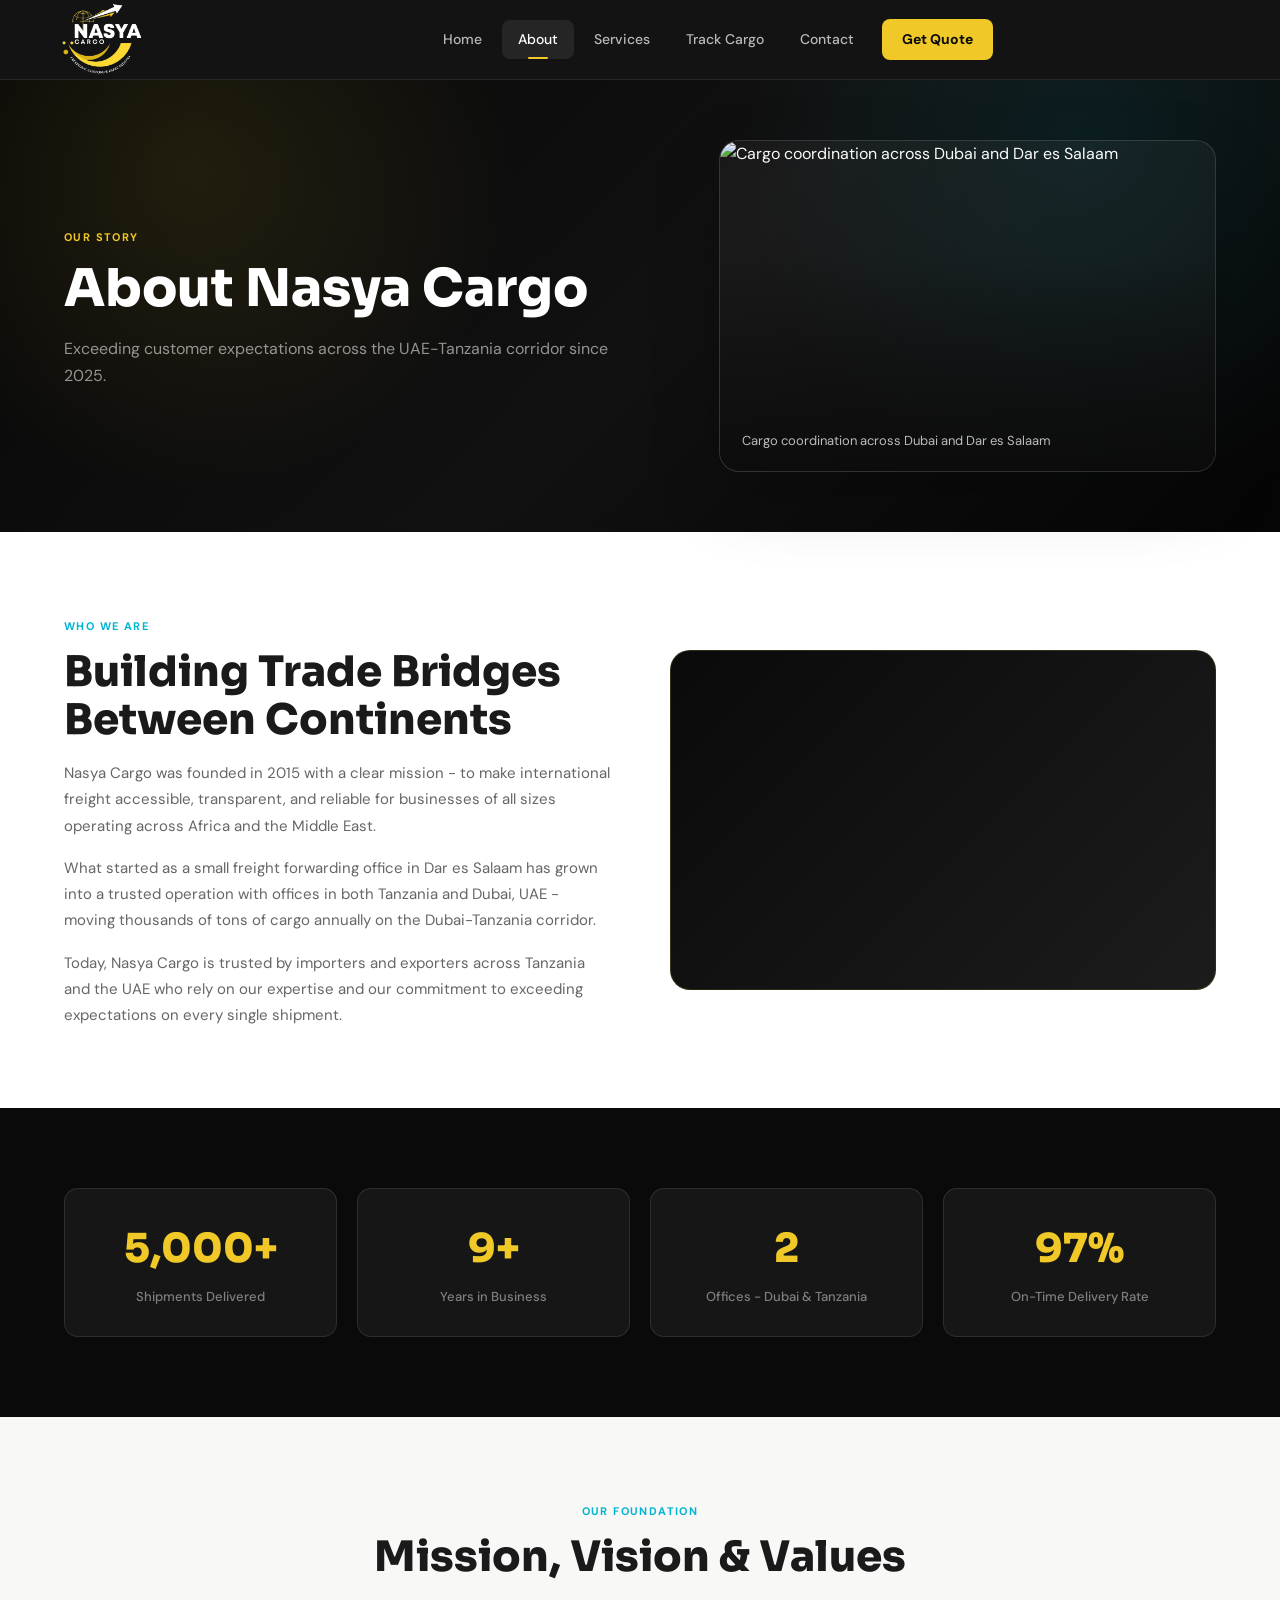
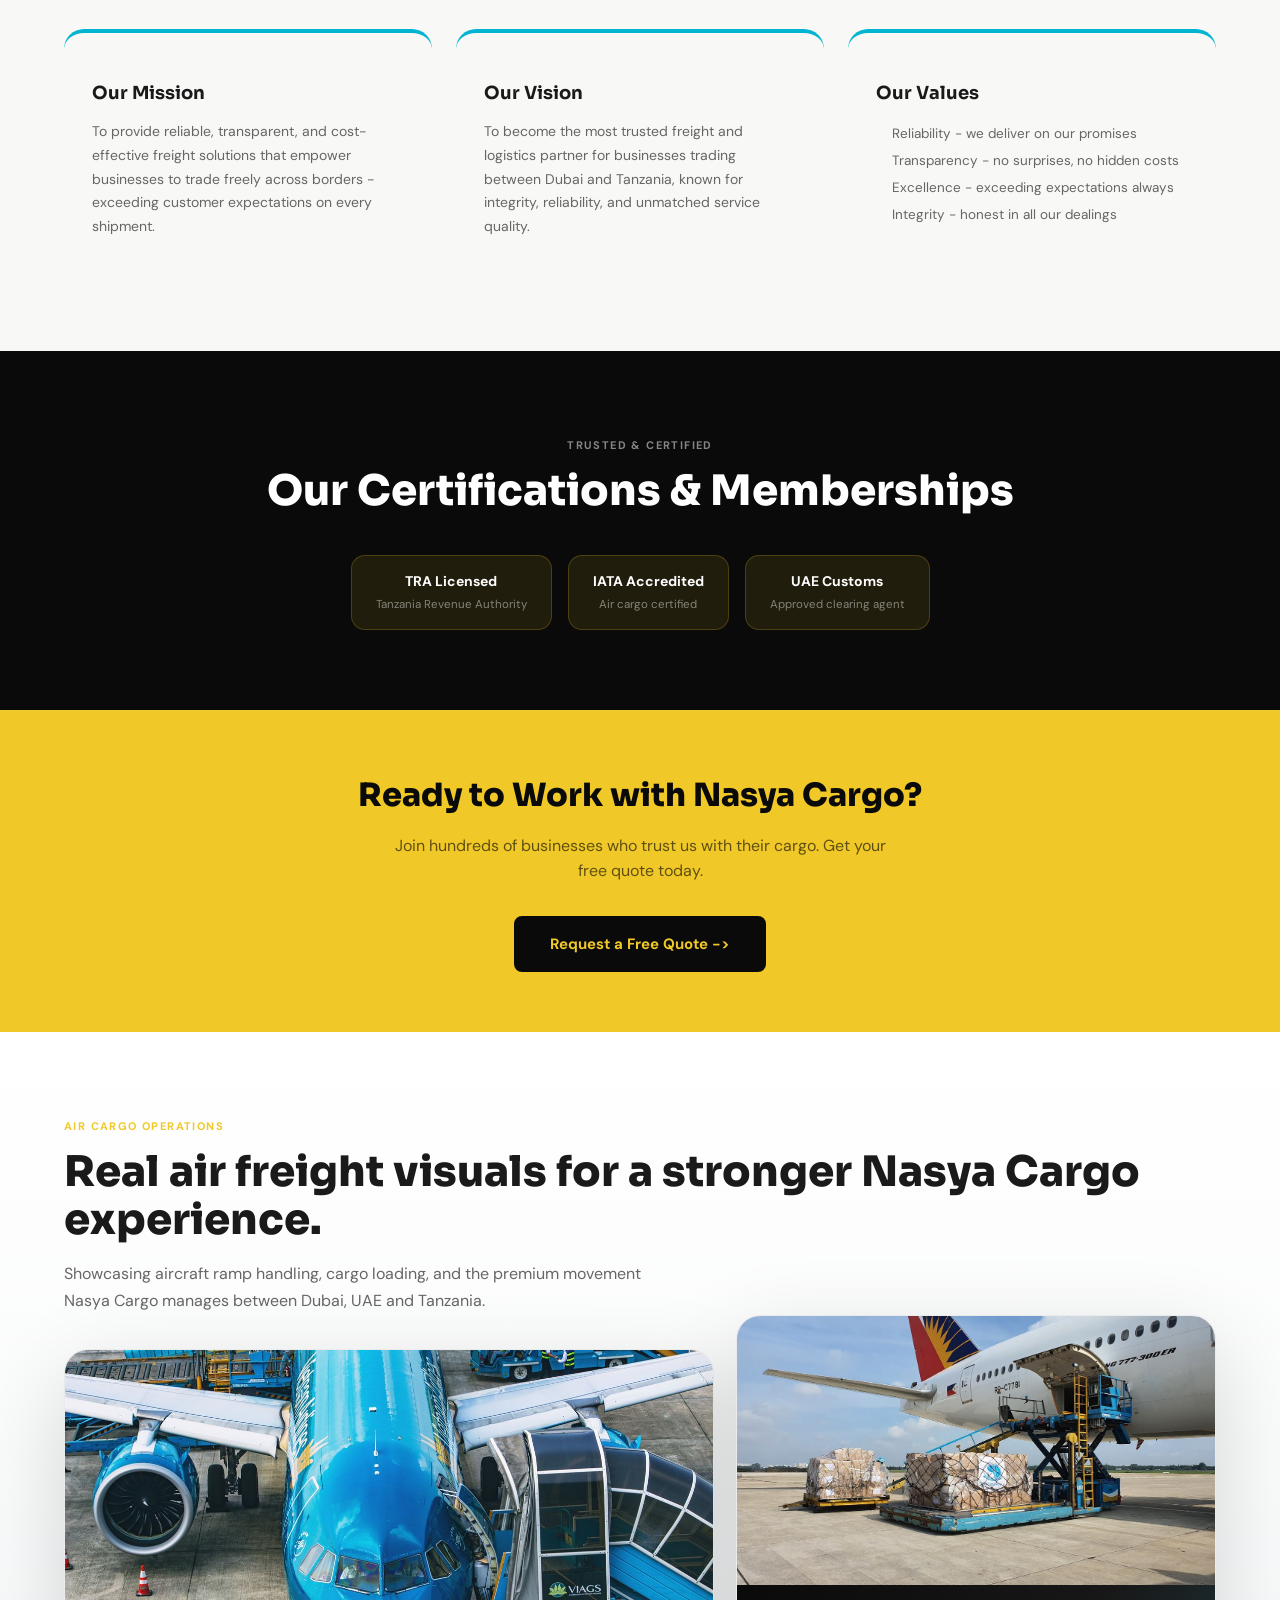
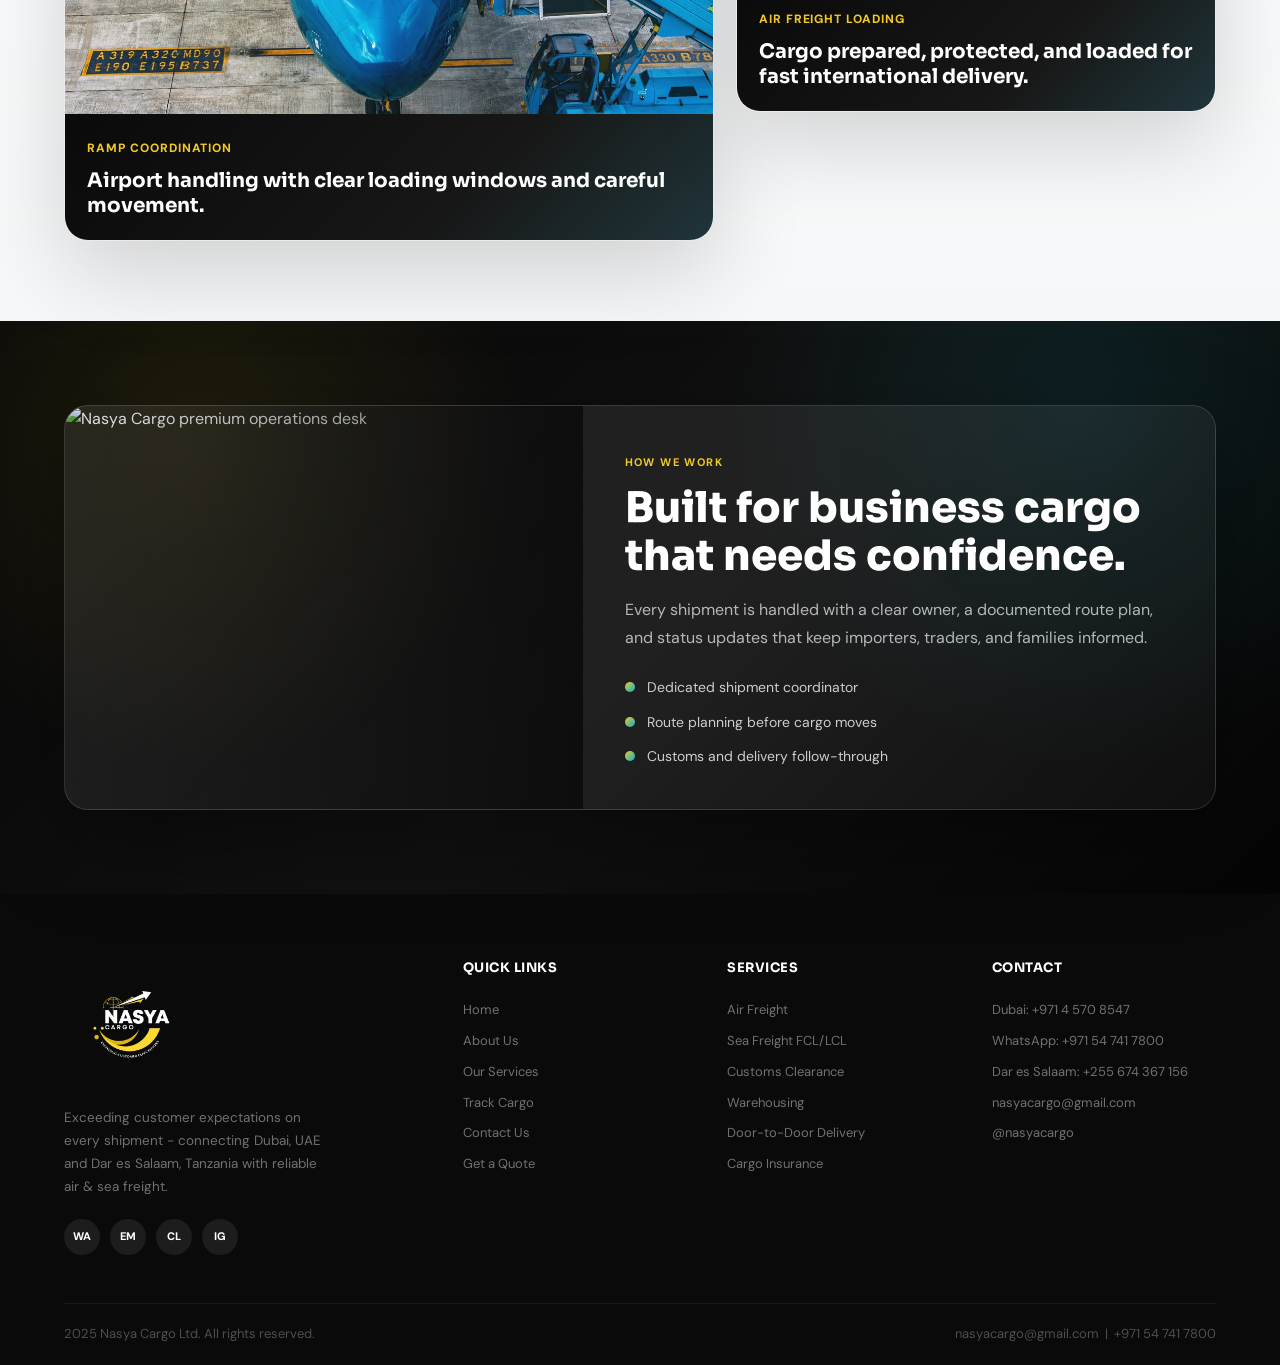
==== commit 72dfa21d: "Refresh gallery style version" ====
--- a/about.html
+++ b/about.html
@@ -5,7 +5,7 @@
   <meta name="viewport" content="width=device-width, initial-scale=1.0">
   <title>About Us | Nasya Cargo</title>
   <meta name="description" content="Learn about Nasya Cargo - our story, mission, team, and offices across Dubai, UAE, and Tanzania.">
-  <link rel="stylesheet" href="css/style.css">
+  <link rel="stylesheet" href="css/style.css?v=20260625-gallery-clean">
   <link rel="preconnect" href="https://fonts.googleapis.com">
   <link rel="preconnect" href="https://fonts.gstatic.com" crossorigin>
 </head>
--- a/css/style.css
+++ b/css/style.css
@@ -1579,43 +1579,40 @@
   display: grid;
   grid-template-columns: minmax(0, 1.15fr) minmax(280px, 0.85fr);
   gap: 22px;
-  align-items: stretch;
+  align-items: start;
 }
 
 .air-gallery-card {
-  position: relative;
-  min-height: 430px;
+  display: flex;
+  flex-direction: column;
   border-radius: 24px;
   overflow: hidden;
-  background: #080808;
+  background: var(--white);
+  border: 1px solid rgba(10,10,10,0.08);
   box-shadow: 0 30px 90px rgba(0,0,0,0.16);
 }
 
 .air-gallery-card--wide {
-  min-height: 500px;
+  margin-top: 34px;
 }
 
 .air-gallery-card img {
   width: 100%;
-  height: 100%;
-  min-height: inherit;
+  aspect-ratio: 16 / 9;
+  height: auto;
+  display: block;
   object-fit: cover;
-}
-
-.air-gallery-card::after {
-  content: "";
-  position: absolute;
-  inset: 0;
-  background: linear-gradient(180deg, rgba(0,0,0,0.02) 35%, rgba(0,0,0,0.74) 100%);
+  object-position: center;
+}
+
+.air-gallery-card--wide img {
+  object-position: center 42%;
 }
 
 .air-gallery-card figcaption {
-  position: absolute;
-  left: 24px;
-  right: 24px;
-  bottom: 22px;
-  z-index: 1;
-  color: var(--white);
+  padding: 20px 22px 22px;
+  color: var(--white);
+  background: linear-gradient(135deg, #0a0a0a 0%, #171717 62%, #20353a 100%);
 }
 
 .air-gallery-card figcaption span {
@@ -1632,7 +1629,7 @@
   display: block;
   max-width: 620px;
   font-family: var(--font-head);
-  font-size: 24px;
+  font-size: 20px;
   line-height: 1.25;
 }
 
@@ -1676,17 +1673,15 @@
 
   .air-gallery-card,
   .air-gallery-card--wide {
-    min-height: 330px;
     border-radius: 18px;
+    margin-top: 0;
   }
 
-  .air-gallery-card figcaption {
-    left: 18px;
-    right: 18px;
-    bottom: 18px;
+  .air-gallery-card img {
+    aspect-ratio: 4 / 3;
   }
 
   .air-gallery-card figcaption strong {
-    font-size: 20px;
+    font-size: 18px;
   }
 }
